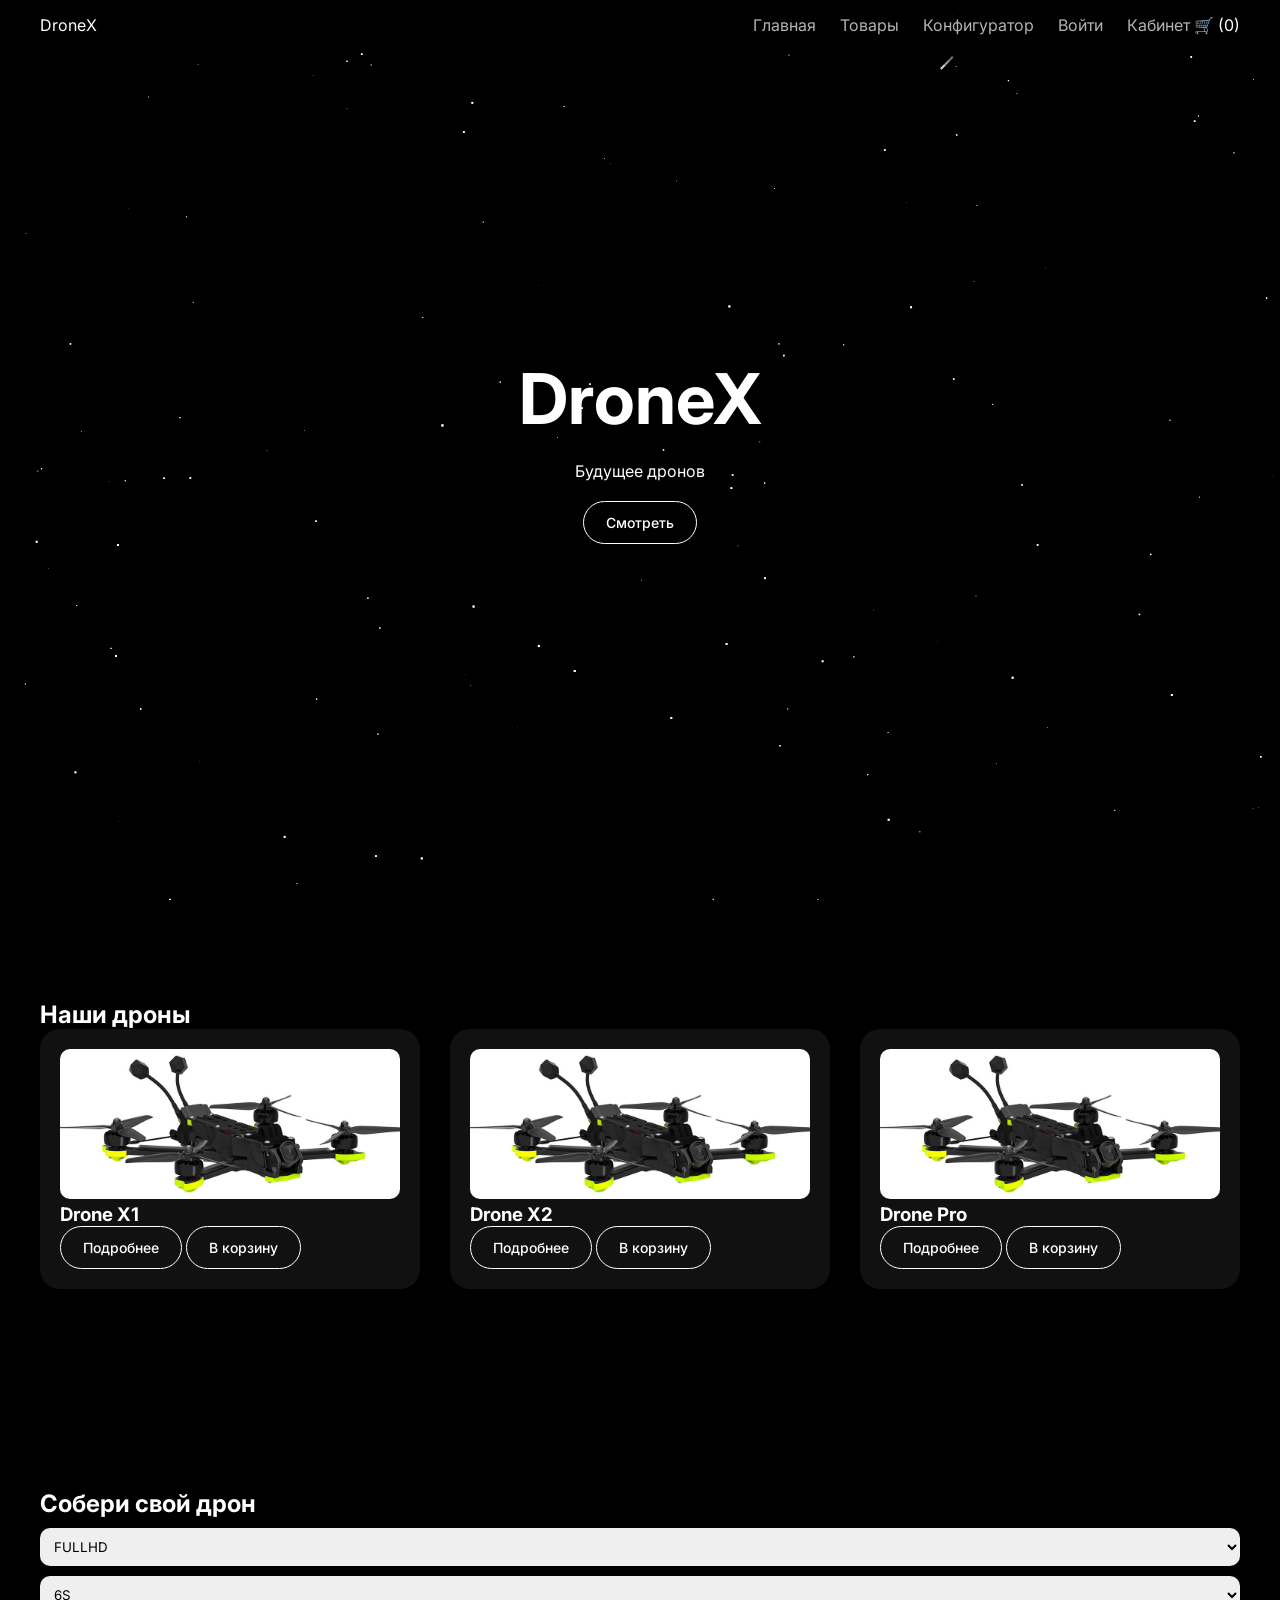
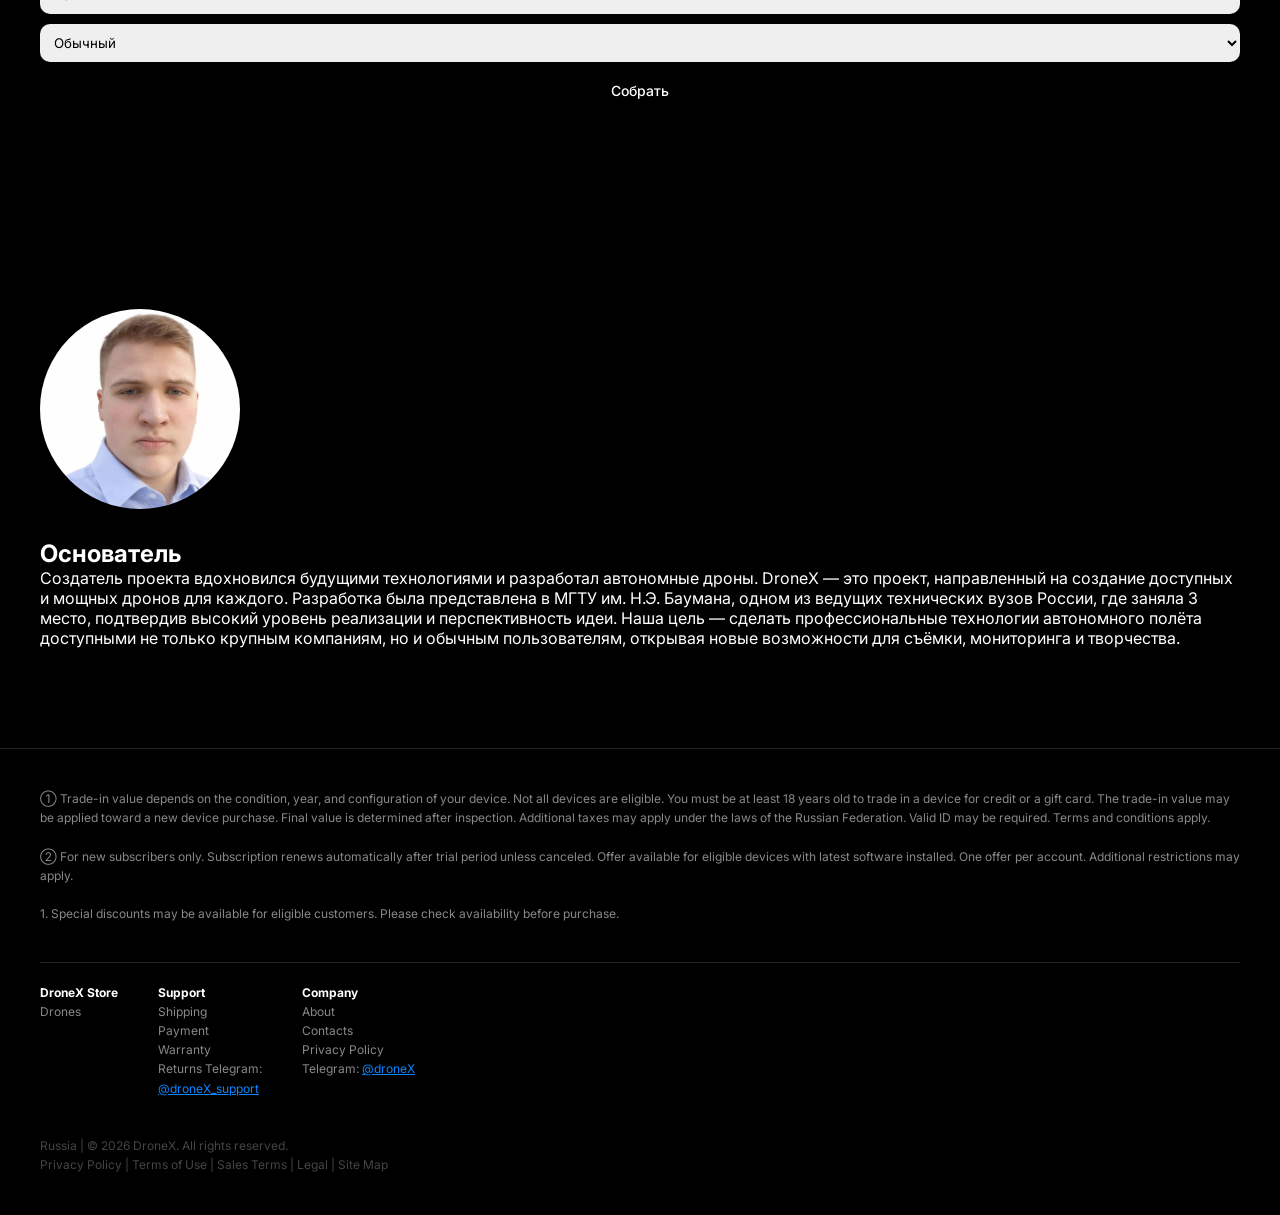
==== index.html @ 9ee28b0e "Update index.html" ====
<!DOCTYPE html>
<html lang="ru">
<head>
<link rel="icon" href="favicon1.png" type="image/png">
<meta charset="UTF-8">
<meta name="viewport" content="width=device-width, initial-scale=1.0">
<title>DroneX</title>

<link href="https://fonts.googleapis.com/css2?family=Inter:wght@300;400;600&display=swap" rel="stylesheet">

<canvas id="stars"></canvas>

<style>
    a {
    color: #0a84ff;
}

a:hover {
    text-decoration: underline;
}
* {
    margin: 0;
    padding: 0;
    box-sizing: border-box;
    font-family: 'Inter', sans-serif;
}

body {
    background: #000;
    color: #fff;
    scroll-behavior: smooth;
}

/* NAV */

nav {
    position: fixed;
    width: 100%;
    top: 0;
    background: rgba(0,0,0,0.7);
    backdrop-filter: blur(12px);
    padding: 15px 40px;
    display: flex;
    justify-content: space-between;
    z-index: 1000;
}

nav a {
    color: #fff;
    text-decoration: none;
    margin-left: 20px;
    opacity: 0.7;
}

nav a:hover {
    opacity: 1;
}

/* HERO */
.hero {
    height: 100vh;
    display: flex;
    flex-direction: column;
    justify-content: center;
    align-items: center;
}

.hero h1 {
    font-size: 70px;
}

.hero p {
    opacity: 0.6;
    margin: 20px 0;
}

/* BUTTON */
.btn {
    display: inline-flex;
    align-items: center;
    justify-content: center;

    padding: 12px 22px;
    border-radius: 999px;

    border: 1px solid #fff;
    background: transparent;

    color: #fff;
    font-size: 14px;
    font-weight: 500;

    text-decoration: none;
    cursor: pointer;

    transition: 0.25s ease;
    gap: 6px;
}

/* hover */
.btn:hover {
    background: #fff;
    color: #000;
    transform: translateY(-2px);
}

/* click effect */
.btn:active {
    transform: translateY(0px);
}

/* убрать дефолтные стили кнопки */
button.btn {
    font-family: inherit;
}

/* SECTIONS */
section {
    padding: 100px 40px;
}

/* PRODUCTS */
.products {
    display: grid;
    grid-template-columns: repeat(auto-fit, minmax(250px,1fr));
    gap: 30px;
}

.card {
    background: #111;
    padding: 20px;
    border-radius: 20px;
    transition: 0.4s;
}

.card:hover {
    transform: translateY(-10px);
    background: #000000;
}

.card img {
    width: 100%;
    height: 150px;
    object-fit: cover;
    border-radius: 10px;
}

/* CONFIG */
.config select, .config button {
    width: 100%;
    padding: 10px;
    margin-top: 10px;
    border-radius: 10px;
    border: none;
}

/* FOUNDER */
.founder {
    display: flex;
    flex-wrap: wrap;
    gap: 30px;
    align-items: center;
}

.founder img {
    width: 200px;
    height: 200px;
    border-radius: 50%;
    object-fit: cover;
}

/* ANIMATION */
.fade {
    opacity: 0;
    transform: translateY(40px);
    transition: 1s;
}

.fade.show {
    opacity: 1;
    transform: translateY(0);
}

/* CART */
.cart {
    cursor: pointer;
}

/* MOBILE */
@media(max-width:768px){
    .hero h1 {font-size: 40px;}
}
#stars {
    position: fixed;
    top: 0;
    left: 0;
    width: 100%;
    height: 100%;
    z-index: -1;
    pointer-events: none;
}

/* ===== MOBILE FIX ===== */
@media (max-width: 768px){

    /* NAV */
    nav{
        padding:10px 15px;
        flex-direction:column;
        gap:10px;
    }

    nav div{
        display:flex;
        flex-wrap:wrap;
        justify-content:center;
        gap:10px;
    }

    /* HERO */
    .hero h1{
        font-size:40px;
        text-align:center;
    }

    .hero p{
        text-align:center;
        padding:0 10px;
    }

    /* PRODUCTS */
    .products{
        grid-template-columns: 1fr;
    }

    .card{
        padding:15px;
    }

    .card img{
        height:180px;
    }

    /* CONTAINER (если есть flex как в product/cart) */
    .container{
        flex-direction:column;
        padding:15px;
    }

    .left, .right{
        width:100%;
    }

    /* CART ITEMS */
    .item{
        flex-direction:column;
        align-items:flex-start;
    }

    .controls{
        margin-left:0;
        margin-top:10px;
    }

    .price{
        margin-left:0;
        margin-top:10px;
    }

    /* FOUNDER */
    .founder{
        flex-direction:column;
        text-align:center;
    }

    .founder img{
        margin:0 auto;
    }
}
</style>
</head>
<!-- SECURITY -->
<meta http-equiv="Content-Security-Policy" content="
default-src 'self';
img-src 'self' data:;
style-src 'self' 'unsafe-inline' https://fonts.googleapis.com;
font-src https://fonts.gstatic.com;
script-src 'self' 'unsafe-inline';
">

<meta http-equiv="X-Frame-Options" content="DENY">
<meta http-equiv="X-Content-Type-Options" content="nosniff">
<meta name="referrer" content="no-referrer">

<body>

<nav>
    <div>DroneX</div>
    <div>
        <a href="#hero">Главная</a>
        <a href="#products">Товары</a>
        <a href="#config">Конфигуратор</a>
        <a href="auth.html">Войти</a>
        <a href="account.html">Кабинет</a> <!-- ВОТ СЮДА -->
        <span class="cart" onclick="goCart()">🛒 (<span id="cartCount">0</span>)</span>
    </div>
</nav>

<section id="hero" class="hero">
    <h1 class="fade">DroneX</h1>
    <p class="fade">Будущее дронов</p>
    <a href="#products" class="btn fade">Смотреть</a>
</section>

<section id="products">
    <h2 class="fade">Наши дроны</h2>

    <div class="products">

        <div class="card fade">
            <img src="iFlight-Nazgul-DC5-ECO-O4-Air-Unit-Pro_spje-pd.jpg">
            <h3>Drone X1</h3>
            <a href="product.html?drone=X1" class="btn">Подробнее</a>
            <button class="btn" onclick="addToCart('X1')">В корзину</button>
        </div>

        <div class="card fade">
            <img src="iFlight-Nazgul-DC5-ECO-O4-Air-Unit-Pro_spje-pd.jpg">
            <h3>Drone X2</h3>
            <a href="product.html?drone=X2" class="btn">Подробнее</a>
            <button class="btn" onclick="addToCart('X2')">В корзину</button>
        </div>

        <div class="card fade">
            <img src="iFlight-Nazgul-DC5-ECO-O4-Air-Unit-Pro_spje-pd.jpg">
            <h3>Drone Pro</h3>
            <a href="product.html?drone=PRO" class="btn">Подробнее</a>
            <button class="btn" onclick="addToCart('PRO')">В корзину</button>
        </div>

    </div>
</section>

<section id="config" class="config">
    <h2 class="fade">Собери свой дрон</h2>

    <select id="camera">
        <option>FULLHD</option>
        <option>2K</option>
    </select>

    <select id="battery">
        <option>6S</option>
        <option>4S</option>
        <option>8S</option>
    </select>

    <select id="engine">
        <option>Обычный</option>
        <option>Pro version </option>
    </select>

    <button onclick="buildDrone()" class="btn">Собрать</button>
    <div id="result"></div>
</section>

<section class="founder">
    <img src="Z.jpg" class="fade">
    <div>
        <h2 class="fade">Основатель</h2>
        <p class="fade">Создатель проекта вдохновился будущими технологиями и разработал автономные дроны.
            DroneX — это проект, направленный на создание доступных и мощных дронов для каждого.

Разработка была представлена в МГТУ им. Н.Э. Баумана, одном из ведущих технических вузов России, где заняла 3 место, подтвердив высокий уровень реализации и перспективность идеи.

Наша цель — сделать профессиональные технологии автономного полёта доступными не только крупным компаниям, но и обычным пользователям, открывая новые возможности для съёмки, мониторинга и творчества.
        </p>
    </div>
</section>

<script>
const fades = document.querySelectorAll('.fade');

function showOnScroll() {
    fades.forEach(el => {
        const top = el.getBoundingClientRect().top;
        if (top < window.innerHeight - 100) {
            el.classList.add('show');
        }
    });
}

window.addEventListener('scroll', showOnScroll);
showOnScroll();

// CART
let cart = JSON.parse(localStorage.getItem('cart')) || [];

function addToCart(item) {
    cart.push(item);
    localStorage.setItem('cart', JSON.stringify(cart));
    updateCart();
}

function updateCart() {
    document.getElementById('cartCount').innerText = cart.length;
}

function goCart() {
    window.location.href = "cart.html";
}

updateCart();

// CONFIG
function buildDrone() {
    result.innerText = camera.value + ", " + battery.value + ", " + engine.value;
}
</script>
<script>
const canvas = document.getElementById("stars");
const ctx = canvas.getContext("2d");

canvas.width = window.innerWidth;
canvas.height = window.innerHeight;

// обычные звезды
let stars = [];

for (let i = 0; i < 150; i++) {
    stars.push({
        x: Math.random() * canvas.width,
        y: Math.random() * canvas.height,
        size: Math.random() * 2
    });
}

// метеоры
let meteors = [];

function createMeteor() {
    meteors.push({
        x: Math.random() * canvas.width,
        y: 0,
        vx: -(Math.random() * 4 + 2),
        vy: (Math.random() * 6 + 3),
        alpha: 1
    });
}

// каждые 1.5 сек падающая звезда
setInterval(createMeteor, 1500);

function draw() {
    // мягкое затухание (даёт след)
    ctx.fillStyle = "rgba(0, 0, 0, 0.25)";
    ctx.fillRect(0, 0, canvas.width, canvas.height);

    // звезды
    ctx.fillStyle = "white";
    stars.forEach(s => {
        ctx.fillRect(s.x, s.y, s.size, s.size);
    });

    // метеоры
    meteors.forEach((m, i) => {
        const prevX = m.x;
        const prevY = m.y;

        m.x += m.vx;
        m.y += m.vy;
        m.alpha -= 0.01;

        ctx.strokeStyle = `rgba(255,255,255,${m.alpha})`;
        ctx.lineWidth = 2;

        ctx.beginPath();
        ctx.moveTo(prevX, prevY);
        ctx.lineTo(m.x, m.y);
        ctx.stroke();

        if (m.alpha <= 0) {
            meteors.splice(i, 1);
        }
    });

    requestAnimationFrame(draw);
}

draw();

// resize
window.addEventListener("resize", () => {
    canvas.width = window.innerWidth;
    canvas.height = window.innerHeight;
});
</script>
</body>
</html>

<footer style="padding:40px; background:#000; color:#888; font-size:12px; line-height:1.6; border-top:1px solid #222;">

<p>
① Trade-in value depends on the condition, year, and configuration of your device. Not all devices are eligible. You must be at least 18 years old to trade in a device for credit or a gift card. The trade-in value may be applied toward a new device purchase. Final value is determined after inspection. Additional taxes may apply under the laws of the Russian Federation. Valid ID may be required. Terms and conditions apply.
</p>

<br>

<p>
② For new subscribers only. Subscription renews automatically after trial period unless canceled. Offer available for eligible devices with latest software installed. One offer per account. Additional restrictions may apply.
</p>

<br>

<p>
1. Special discounts may be available for eligible customers. Please check availability before purchase.
</p>

<br><br>

<div style="border-top:1px solid #222; padding-top:20px; display:flex; flex-wrap:wrap; gap:40px;">

<div>
<strong style="color:#fff;">DroneX Store</strong><br>
Drones<br>
</div>

<div>
<strong style="color:#fff;">Support</strong><br>
Shipping<br>
Payment<br>
Warranty<br>
Returns
Telegram:<br> 
<a href="https://t.me/droneDBN" target="_blank">@droneX_support</a>
</div>

<div>
<strong style="color:#fff;">Company</strong><br>
About<br>
Contacts<br>
Privacy Policy<br> 
Telegram: <a href="https://t.me/droneDBN" target="_blank">@droneX</a>
</div>

</div>

<br><br>

<p style="opacity:0.5;">
Russia | © 2026 DroneX. All rights reserved.
</p>

<p style="opacity:0.5;">
Privacy Policy | Terms of Use | Sales Terms | Legal | Site Map
</p>

</footer>
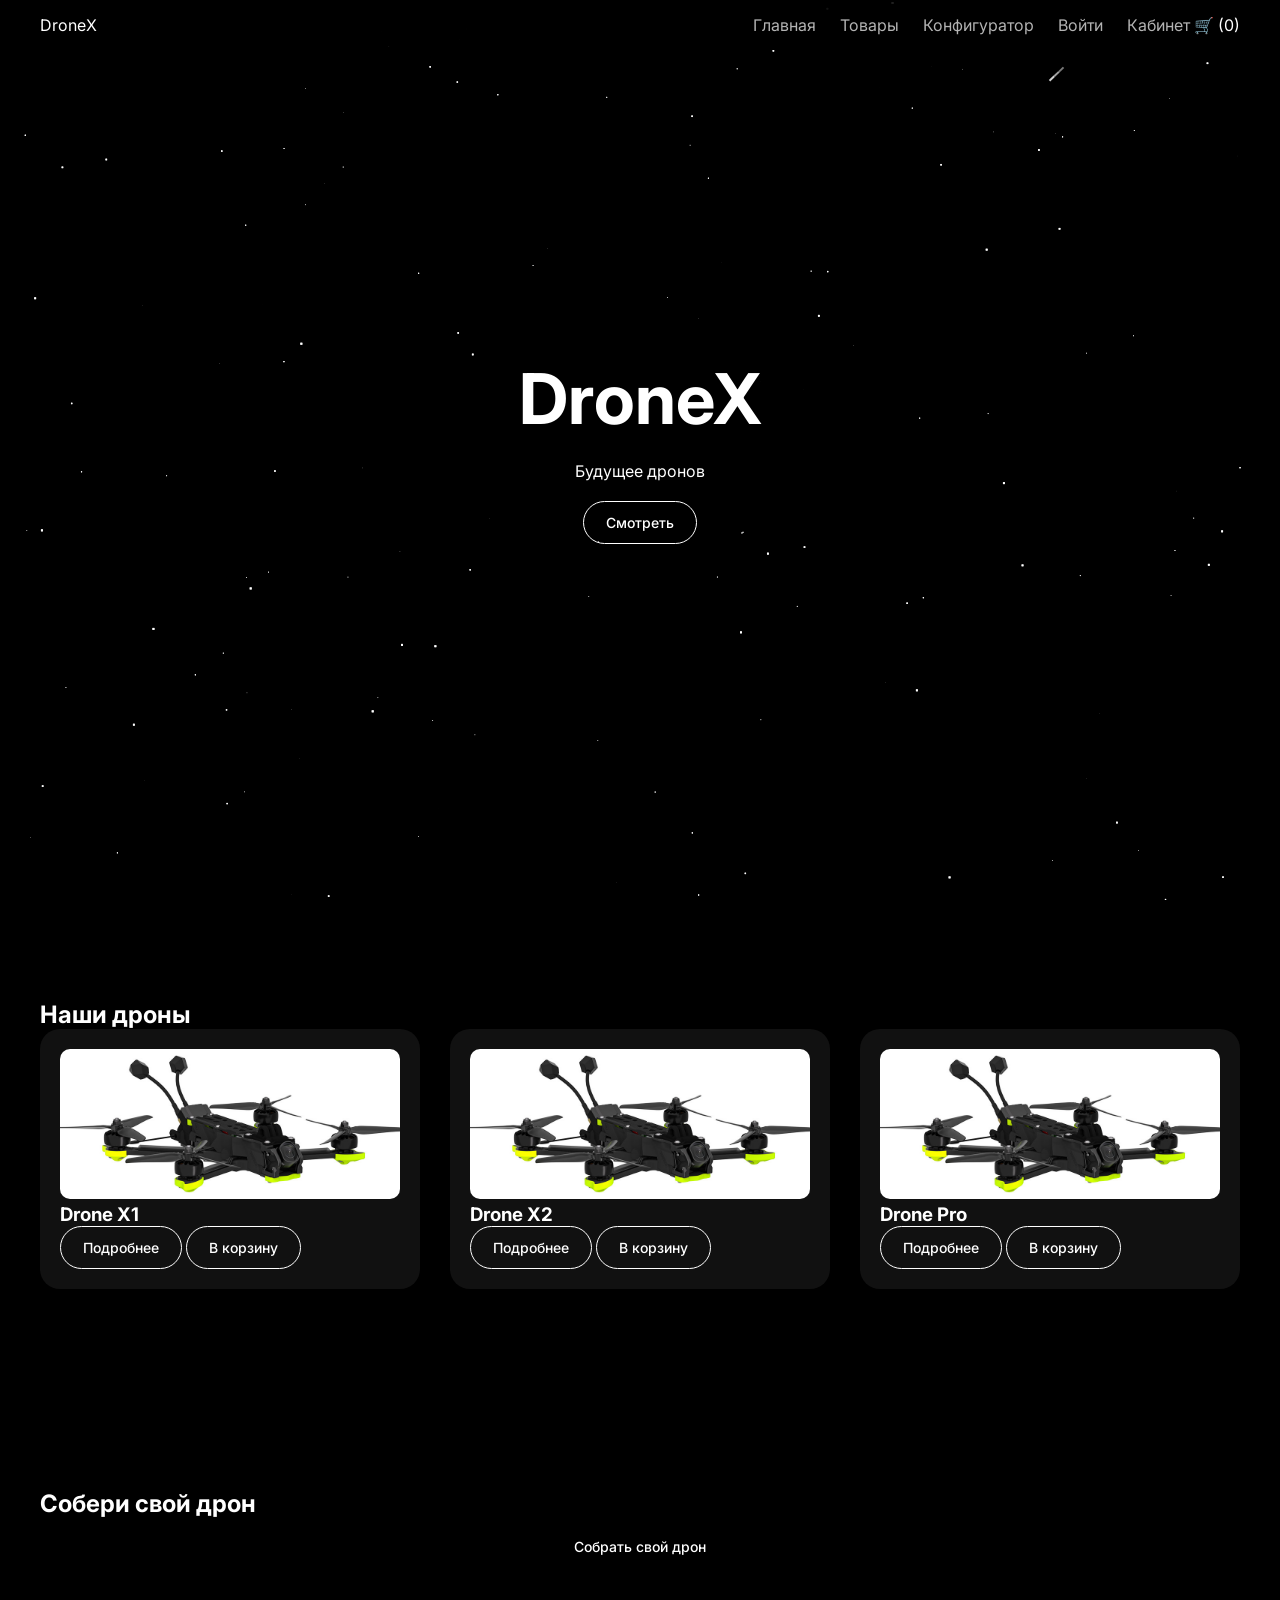
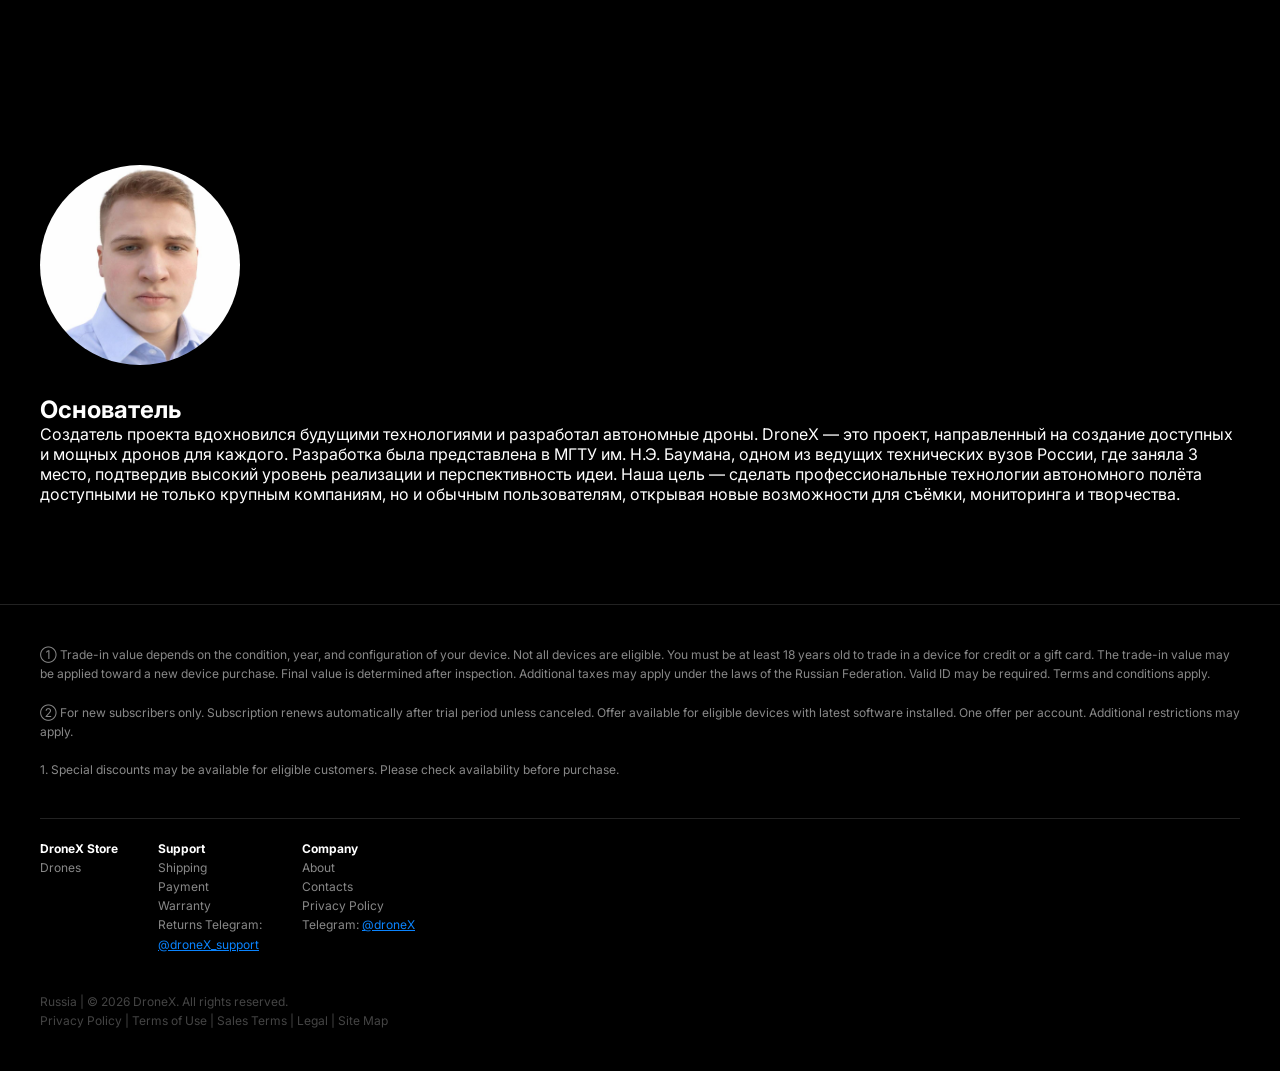
==== commit 456cda89: "Update index.html" ====
--- a/index.html
+++ b/index.html
@@ -344,23 +344,10 @@
 <section id="config" class="config">
     <h2 class="fade">Собери свой дрон</h2>
 
-    <select id="camera">
-        <option>FULLHD</option>
-        <option>2K</option>
-    </select>
-
-    <select id="battery">
-        <option>6S</option>
-        <option>4S</option>
-        <option>8S</option>
-    </select>
-
-    <select id="engine">
-        <option>Обычный</option>
-        <option>Pro version </option>
-    </select>
-
-    <button onclick="buildDrone()" class="btn">Собрать</button>
+
+<button onclick="window.location.href='builder.html'" class="btn">
+    Собрать свой дрон
+</button>   
     <div id="result"></div>
 </section>
 
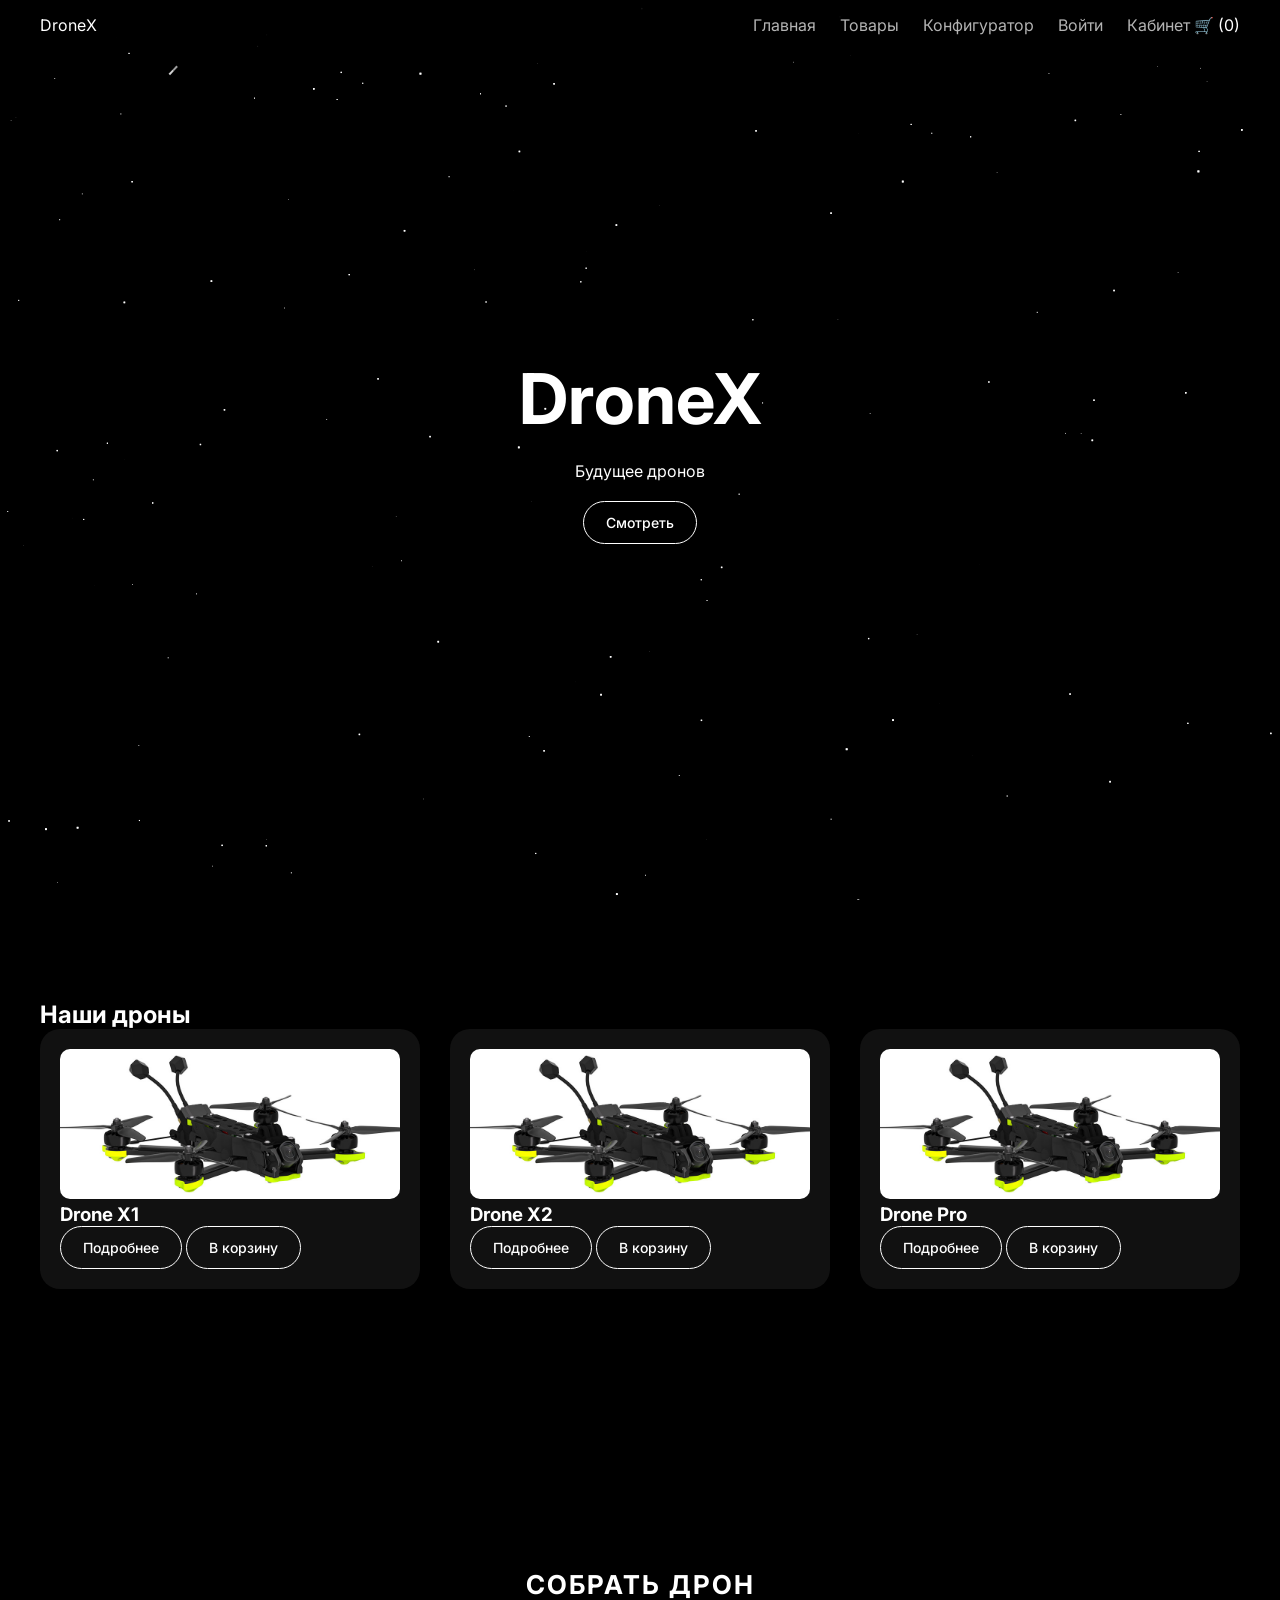
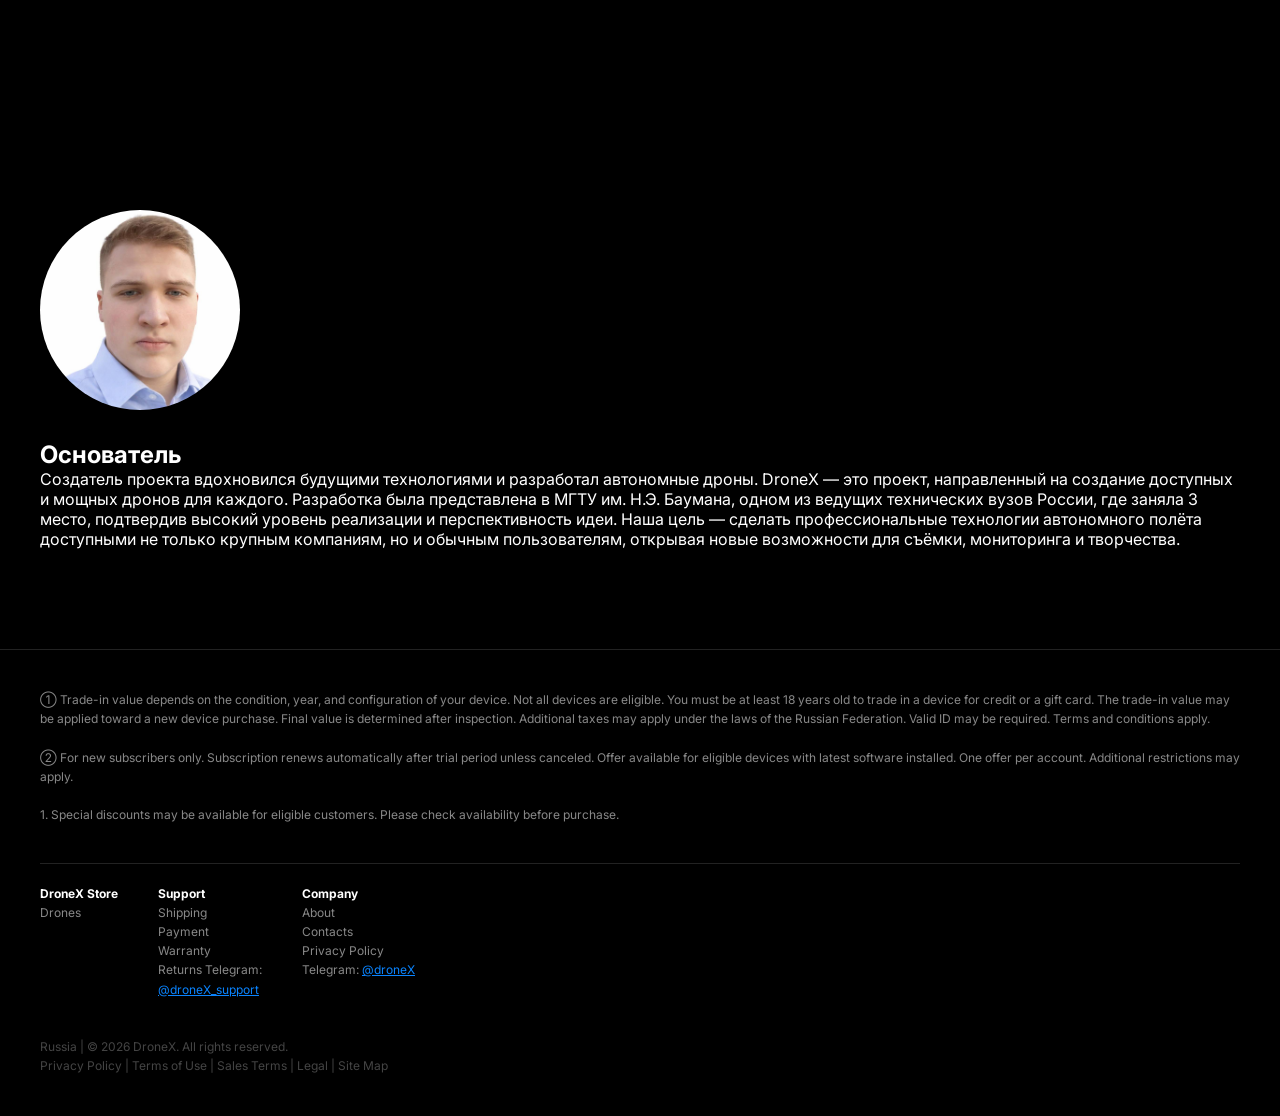
==== commit 87221359: "Update index.html" ====
--- a/index.html
+++ b/index.html
@@ -276,6 +276,102 @@
     .founder img{
         margin:0 auto;
     }
+}
+
+/* ===== УБИРАЕМ КРИВОЕ ВЫДЕЛЕНИЕ ===== */
+::selection {
+    background: rgba(255,255,255,0.2);
+    color: #fff;
+}
+
+button, a {
+    user-select: none;
+}
+
+* {
+    -webkit-tap-highlight-color: transparent;
+}
+
+
+/* ===== ЦЕНТРИРОВАНИЕ ===== */
+.center-btn{
+    display: flex;
+    justify-content: center;
+    margin-top: 60px;
+}
+
+
+/* ===== КНОПКА ===== */
+.cta-btn{
+    position: relative;
+
+    font-size: 26px;
+    padding: 18px 30px;
+
+    background: #000;
+    color: #fff;
+
+    border: 2px solid #fff;
+    border-radius: 8px;
+
+    font-weight: 700;
+    letter-spacing: 2px;
+
+    cursor: pointer;
+    overflow: hidden;
+
+    transition: all 0.25s ease;
+}
+
+
+/* ===== АНИМАЦИЯ СВЕЧЕНИЯ (главный эффект) ===== */
+.cta-btn::before{
+    content: "";
+    position: absolute;
+    top: 0;
+    left: -100%;
+    width: 100%;
+    height: 100%;
+
+    background: linear-gradient(
+        120deg,
+        transparent,
+        rgba(255,255,255,0.6),
+        transparent
+    );
+
+    transition: 0.5s;
+}
+
+/* при наведении пробегает свет */
+.cta-btn:hover::before{
+    left: 100%;
+}
+
+
+/* ===== HOVER ===== */
+.cta-btn:hover{
+    background: #fff;
+    color: #000;
+    transform: translateY(-3px);
+}
+
+
+/* ===== НАЖАТИЕ ===== */
+.cta-btn:active{
+    transform: scale(0.95);
+}
+
+
+/* ===== ПУЛЬСАЦИЯ (привлекает внимание) ===== */
+@keyframes pulse {
+    0% { box-shadow: 0 0 0 rgba(255,255,255,0.2); }
+    50% { box-shadow: 0 0 20px rgba(255,255,255,0.4); }
+    100% { box-shadow: 0 0 0 rgba(255,255,255,0.2); }
+}
+
+.cta-btn{
+    animation: pulse 2s infinite;
 }
 </style>
 </head>
@@ -342,12 +438,12 @@
 </section>
 
 <section id="config" class="config">
-    <h2 class="fade">Собери свой дрон</h2>
-
-
-<button onclick="window.location.href='builder.html'" class="btn">
-    Собрать свой дрон
-</button>   
+
+    <div class="center-btn">
+    <button onclick="window.location.href='builder.html'" class="cta-btn">
+         СОБРАТЬ ДРОН
+    </button>
+</div>
     <div id="result"></div>
 </section>
 
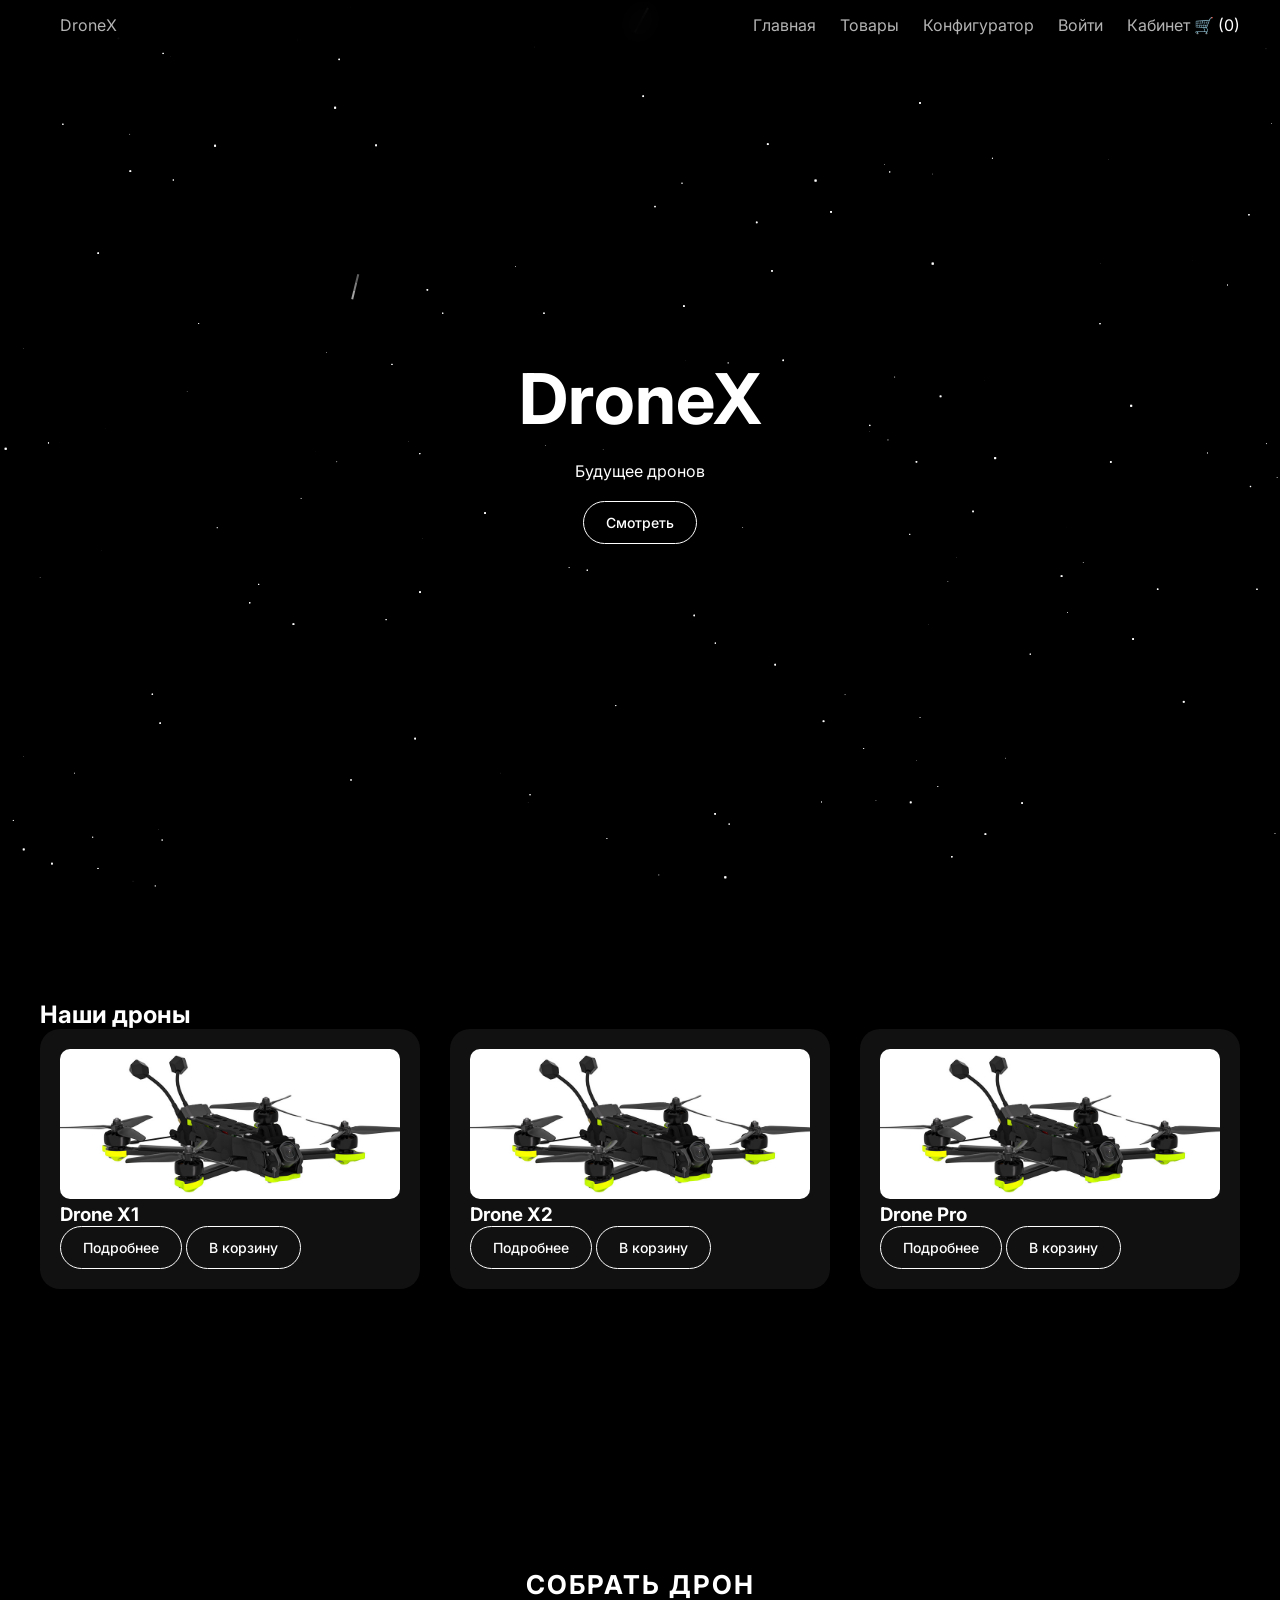
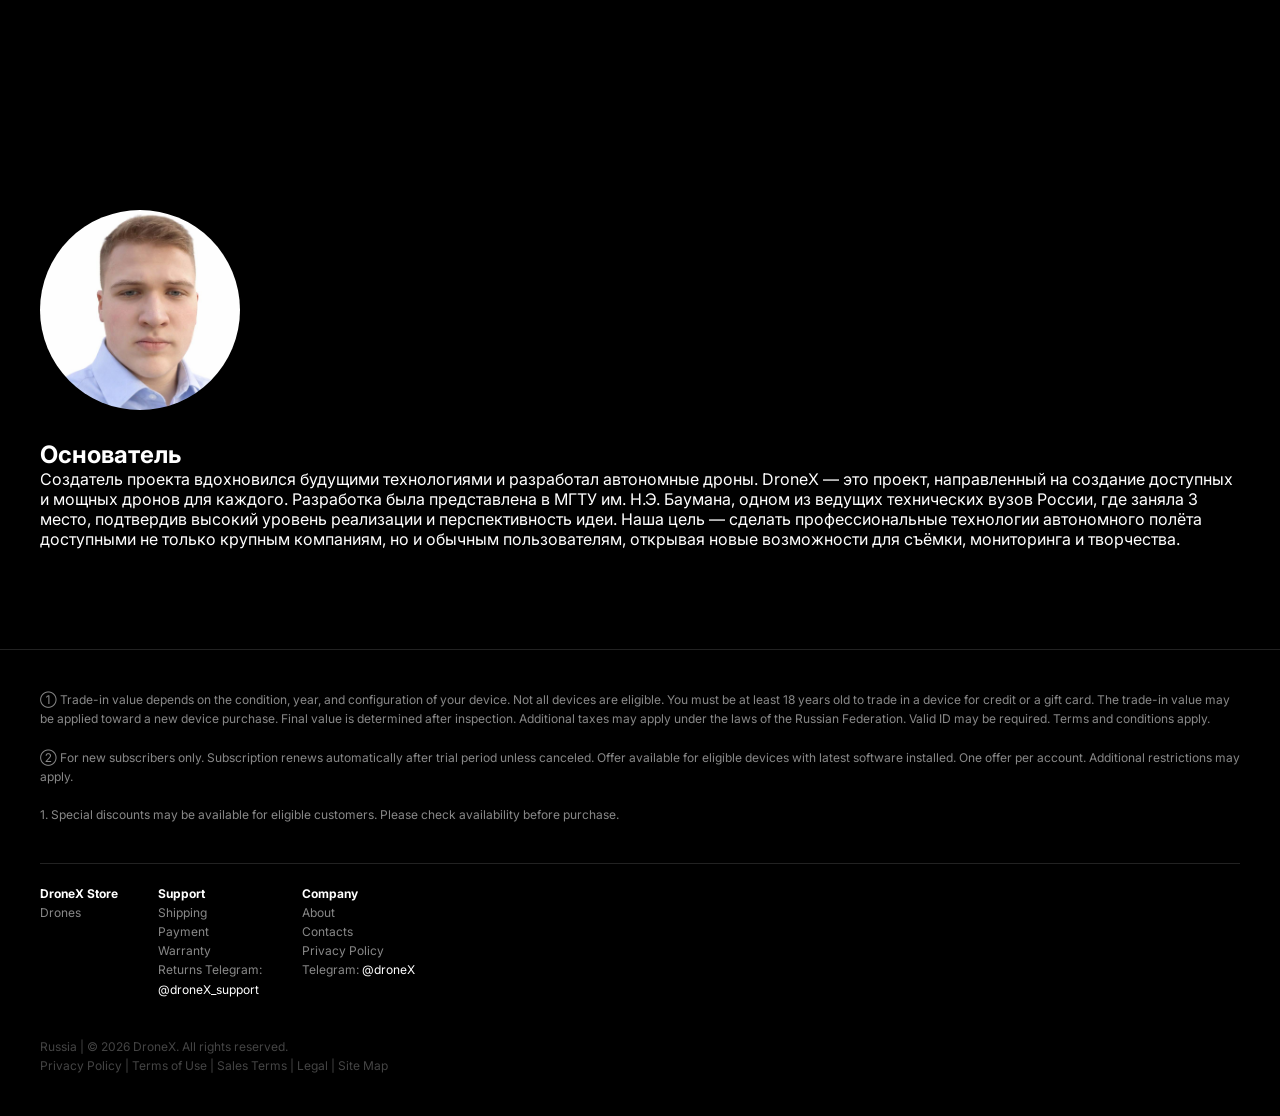
==== commit 5e957300: "Update index.html" ====
--- a/index.html
+++ b/index.html
@@ -15,8 +15,13 @@
     color: #0a84ff;
 }
 
+a {
+    text-decoration: none;
+    color: #fff; /* чтобы всё было в одном стиле */
+}
+
 a:hover {
-    text-decoration: underline;
+    text-decoration: none;
 }
 * {
     margin: 0;
@@ -391,7 +396,7 @@
 <body>
 
 <nav>
-    <div>DroneX</div>
+<a href="#" class="logo" onclick="scrollToTop()">DroneX</a>
     <div>
         <a href="#hero">Главная</a>
         <a href="#products">Товары</a>
@@ -577,6 +582,13 @@
     canvas.width = window.innerWidth;
     canvas.height = window.innerHeight;
 });
+function scrollToTop(){
+    window.scrollTo({
+        top: 0,
+        behavior: "smooth"
+    });
+}
+
 </script>
 </body>
 </html>
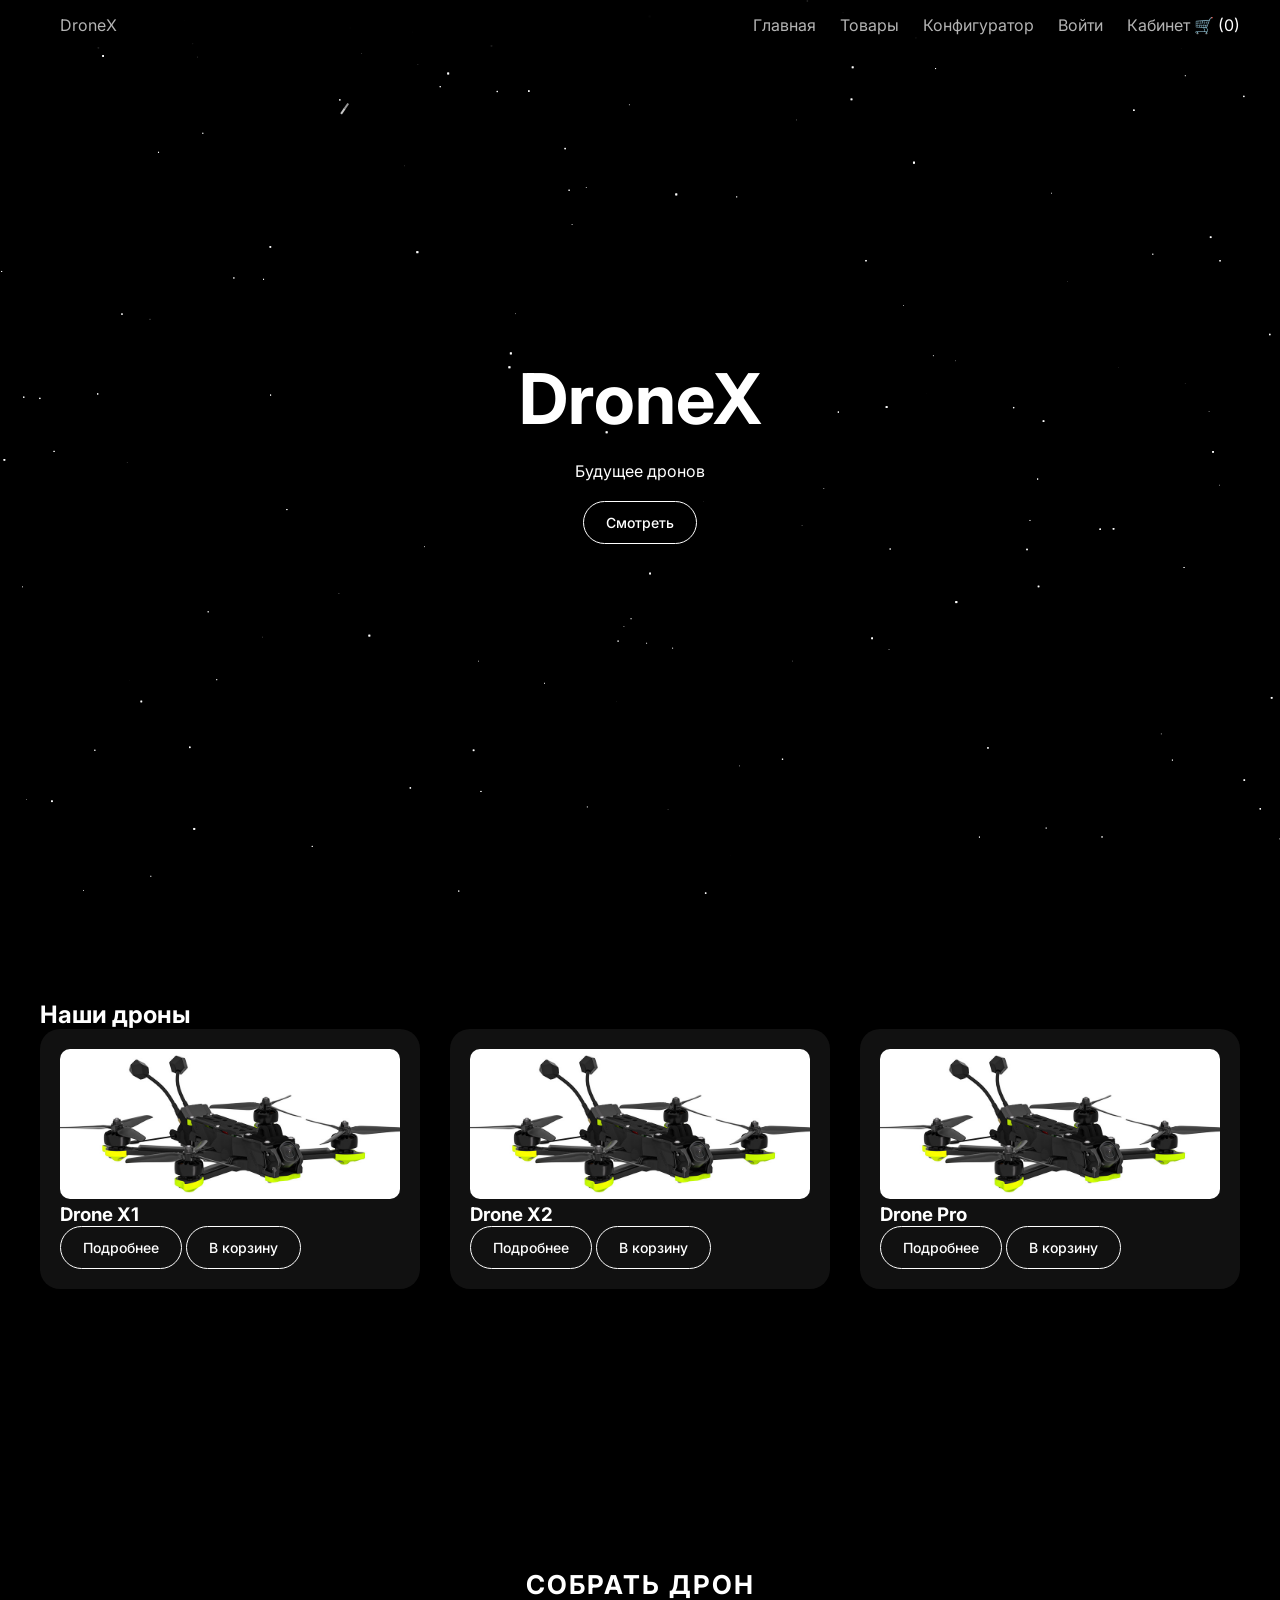
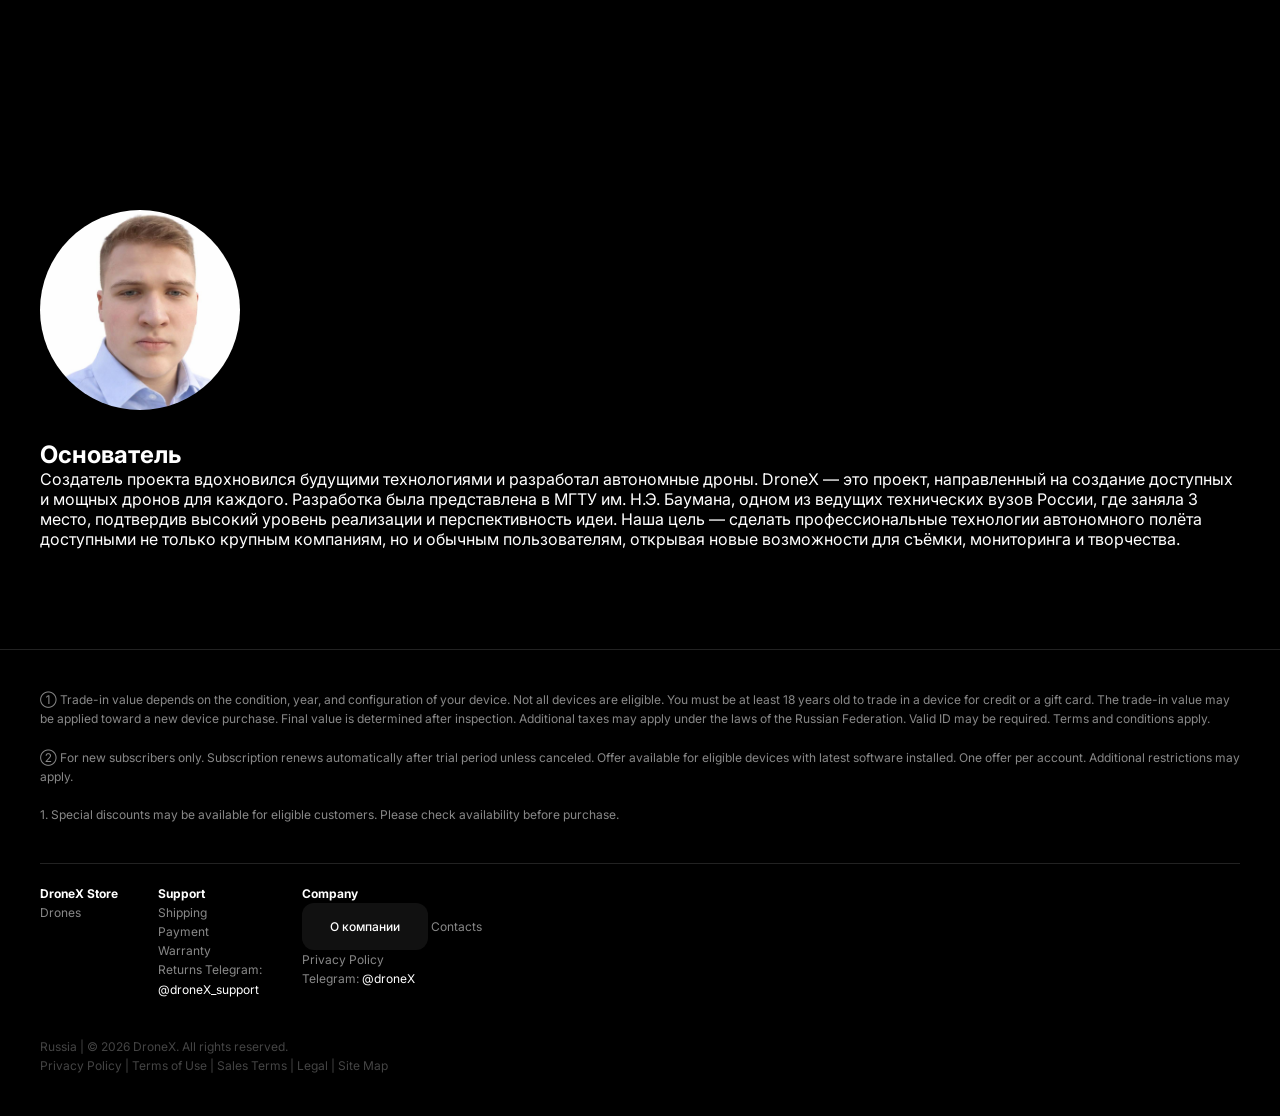
==== commit f4fbcc84: "Update index.html" ====
--- a/index.html
+++ b/index.html
@@ -378,6 +378,24 @@
 .cta-btn{
     animation: pulse 2s infinite;
 }
+    
+
+.about-btn{
+display:inline-block;
+padding:14px 28px;
+background:#111;
+color:#fff;
+border-radius:12px;
+text-decoration:none;
+font-weight:500;
+transition:0.3s;
+}
+
+.about-btn:hover{
+background:#222;
+transform:translateY(-2px);
+}
+
 </style>
 </head>
 <!-- SECURITY -->
@@ -632,7 +650,7 @@
 
 <div>
 <strong style="color:#fff;">Company</strong><br>
-About<br>
+<a href="about.html" class="about-btn">О компании</a>
 Contacts<br>
 Privacy Policy<br> 
 Telegram: <a href="https://t.me/droneDBN" target="_blank">@droneX</a>
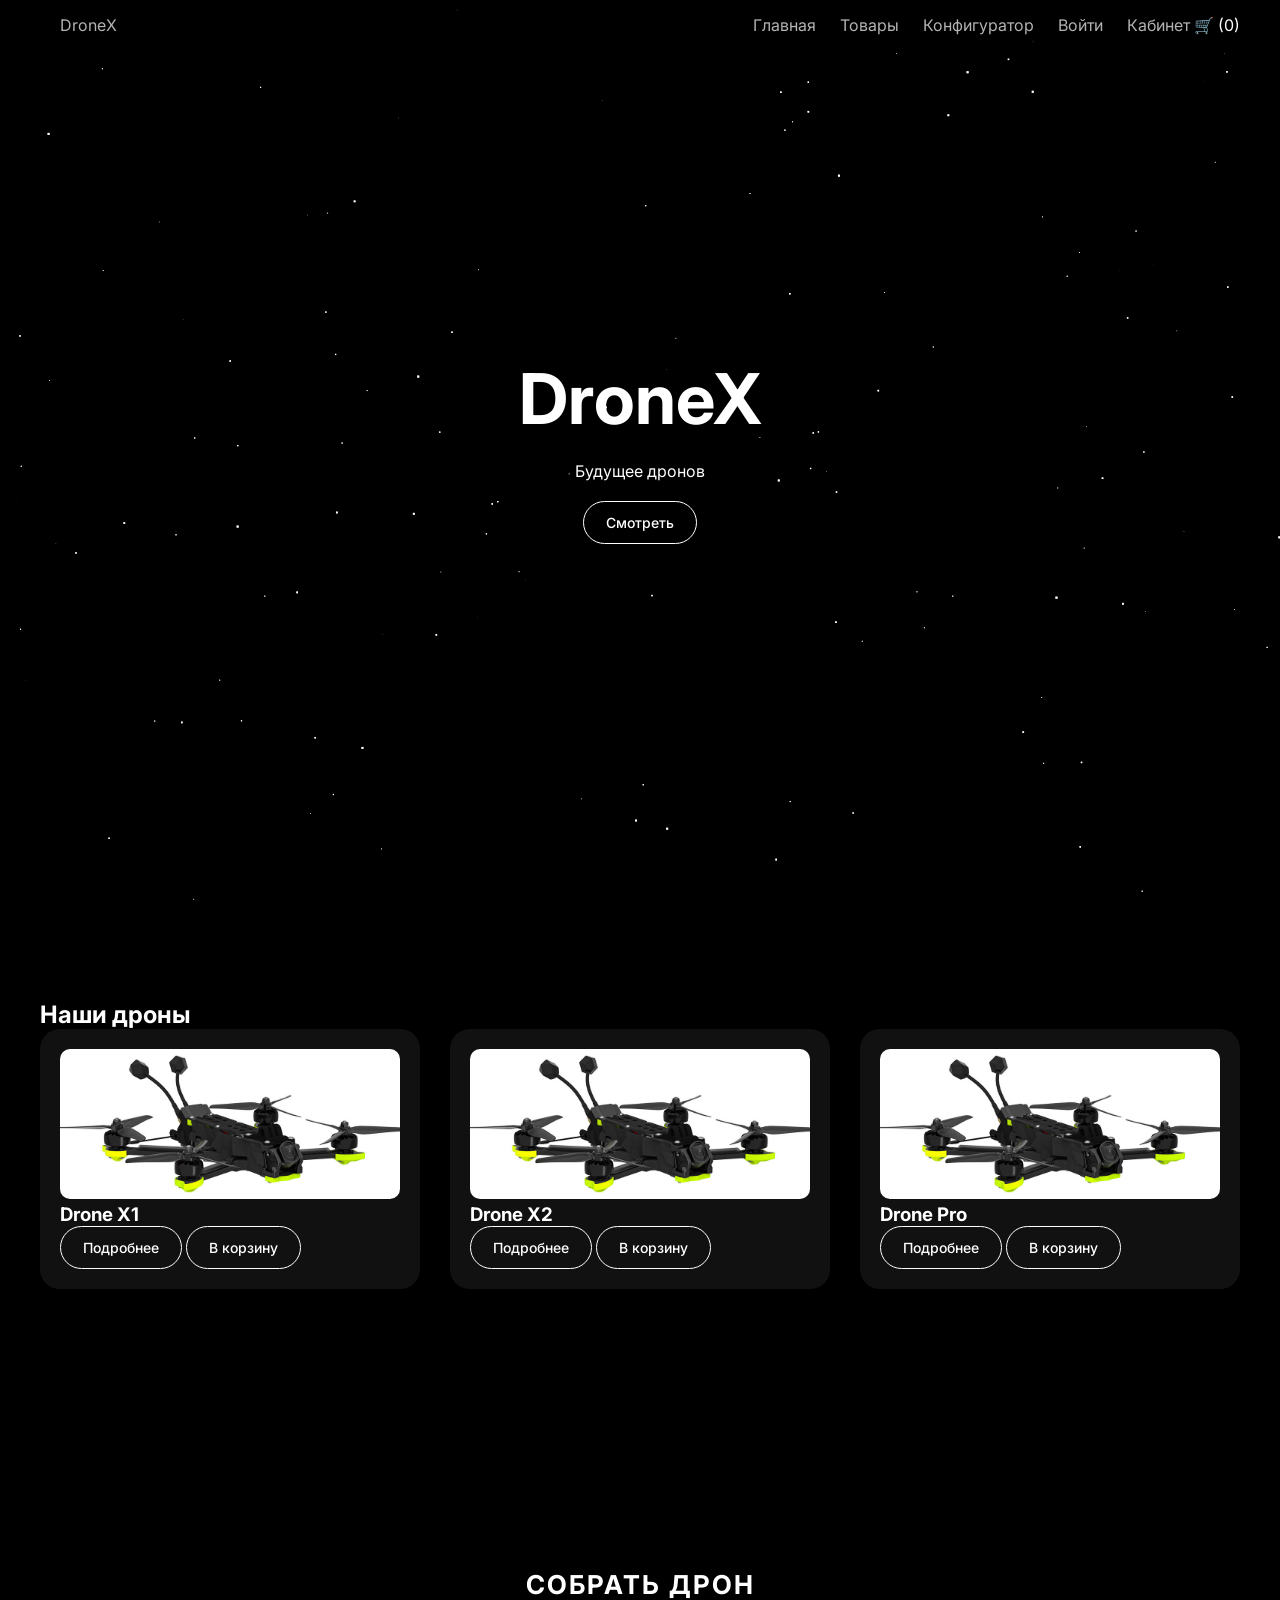
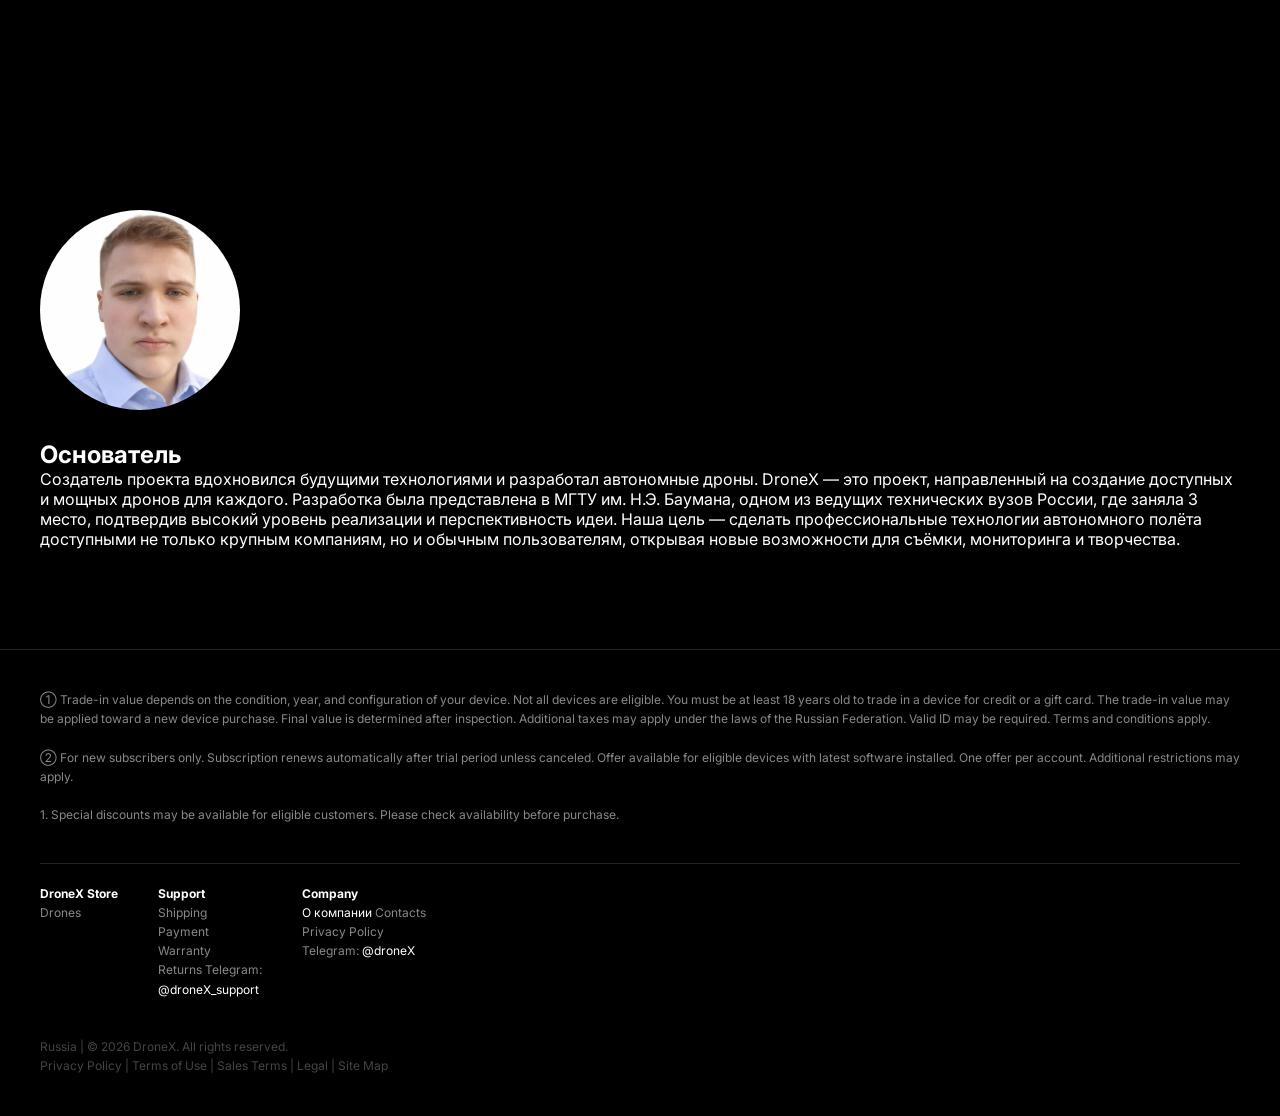
==== commit 263bdaef: "Update index.html" ====
--- a/index.html
+++ b/index.html
@@ -379,22 +379,6 @@
     animation: pulse 2s infinite;
 }
     
-
-.about-btn{
-display:inline-block;
-padding:14px 28px;
-background:#111;
-color:#fff;
-border-radius:12px;
-text-decoration:none;
-font-weight:500;
-transition:0.3s;
-}
-
-.about-btn:hover{
-background:#222;
-transform:translateY(-2px);
-}
 
 </style>
 </head>
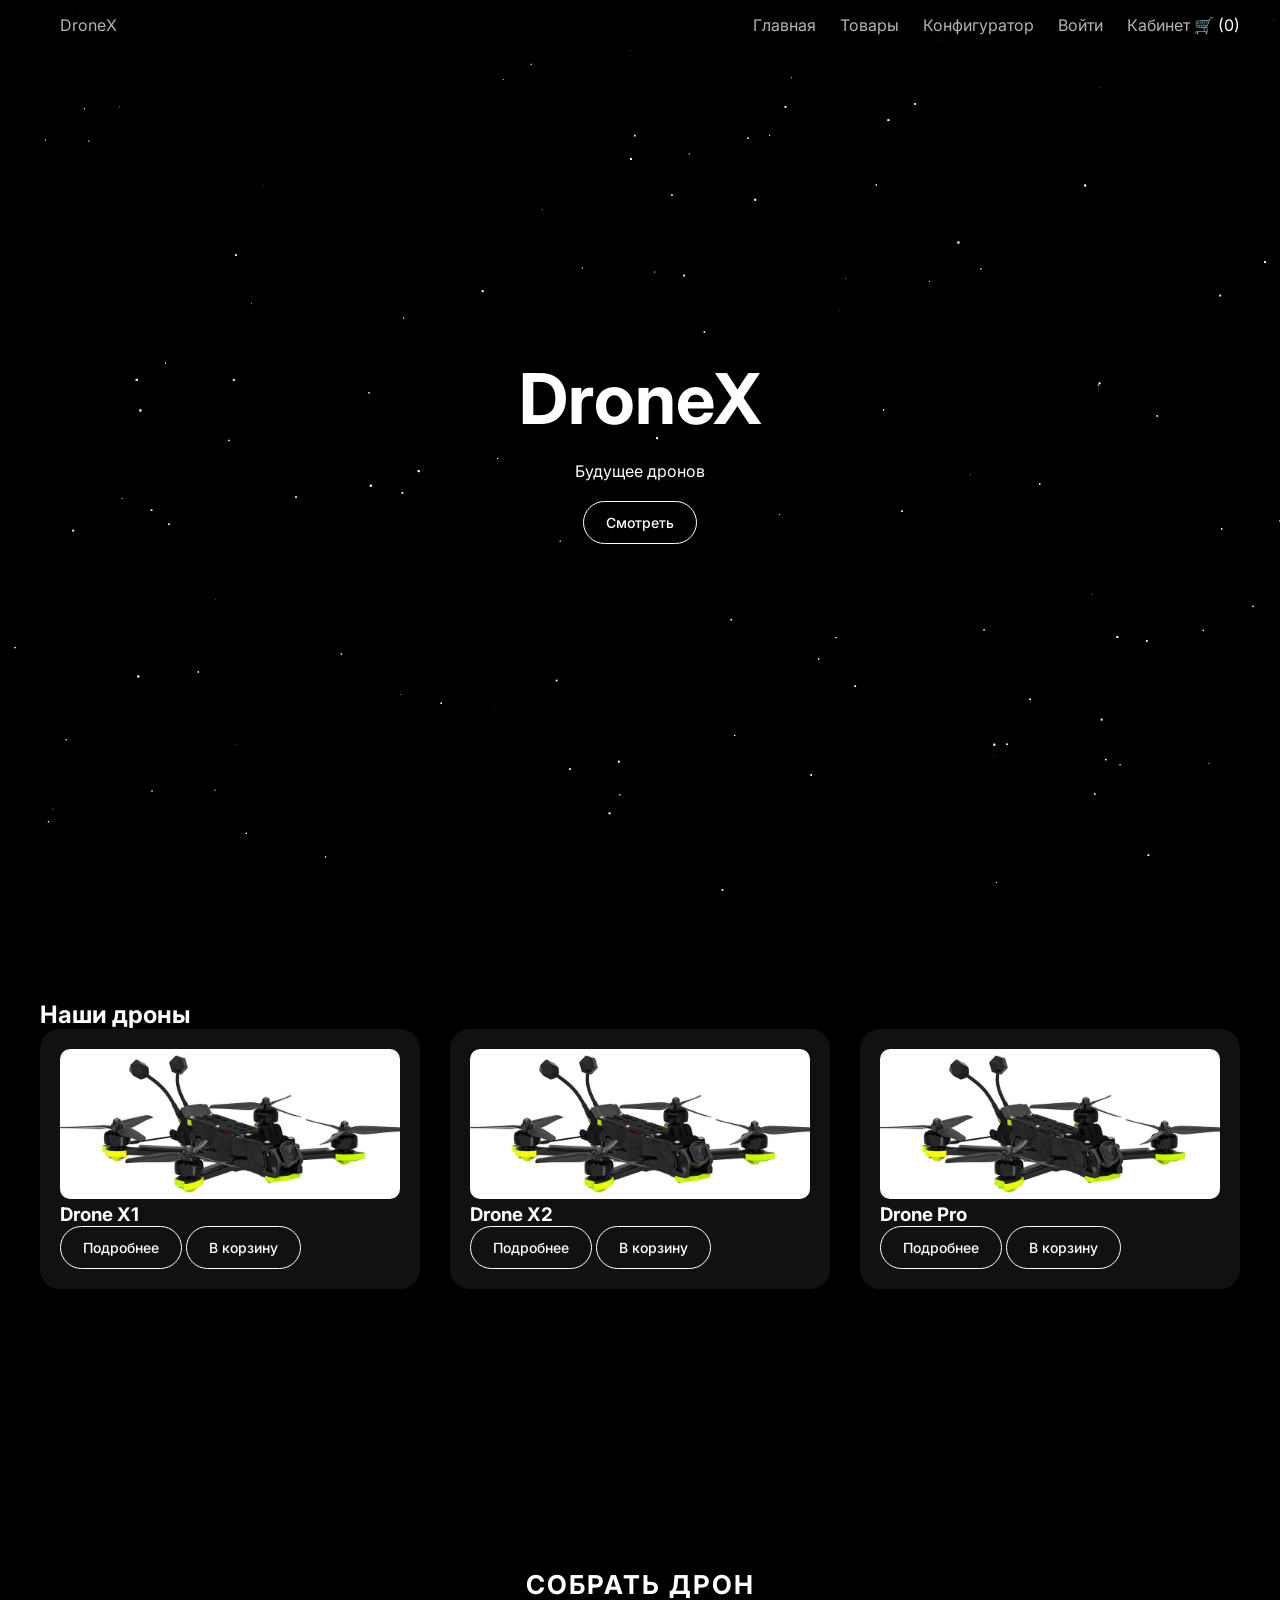
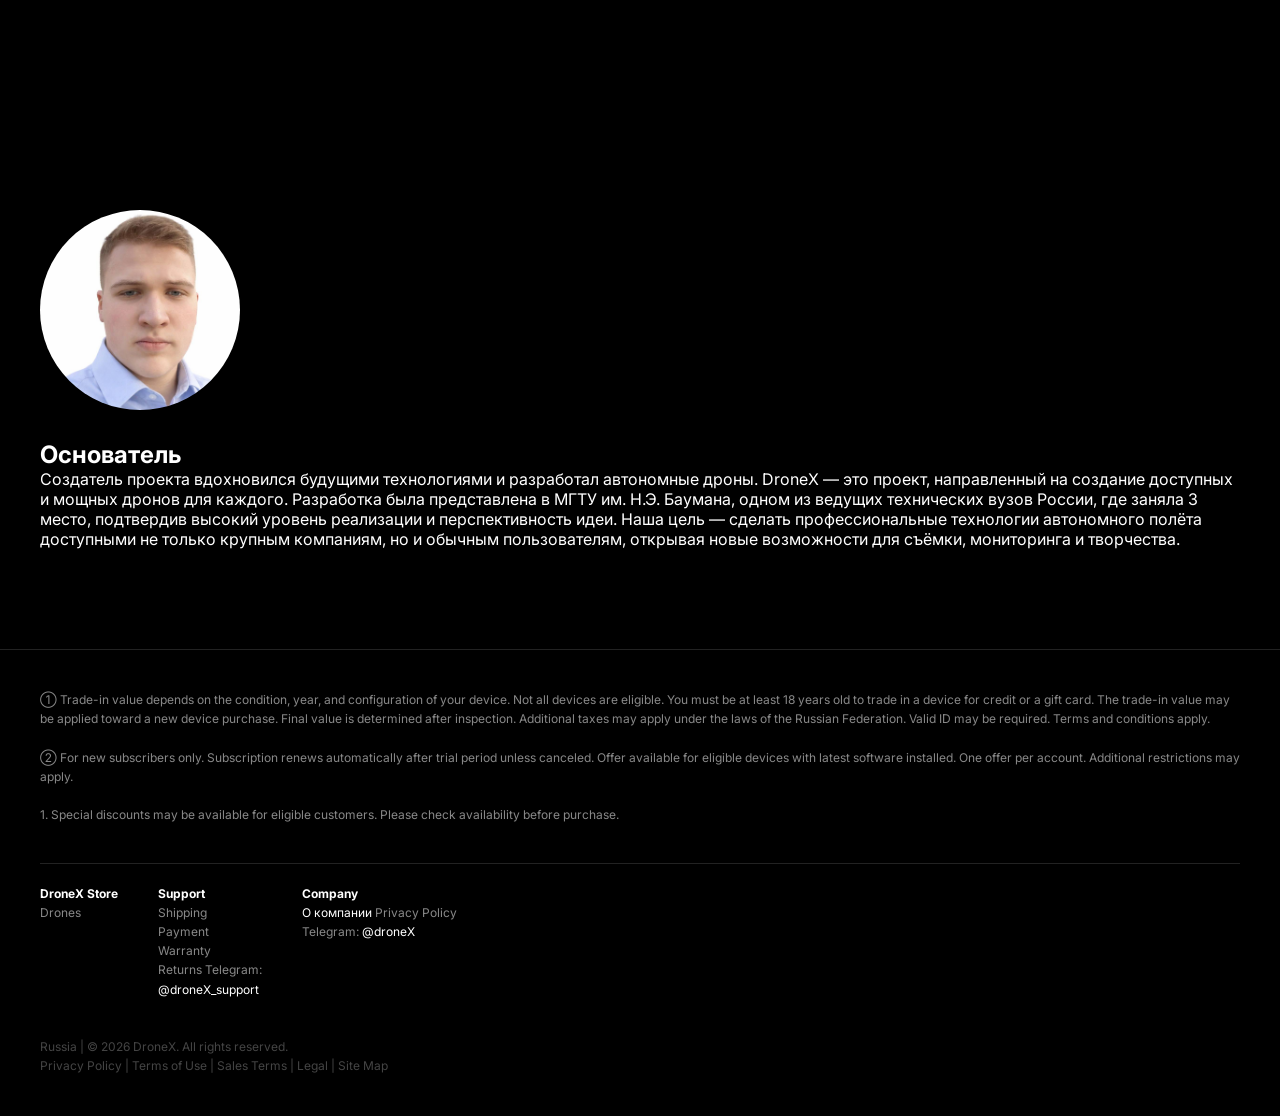
==== commit 4165dcec: "Update index.html" ====
--- a/index.html
+++ b/index.html
@@ -635,7 +635,7 @@
 <div>
 <strong style="color:#fff;">Company</strong><br>
 <a href="about.html" class="about-btn">О компании</a>
-Contacts<br>
+
 Privacy Policy<br> 
 Telegram: <a href="https://t.me/droneDBN" target="_blank">@droneX</a>
 </div>
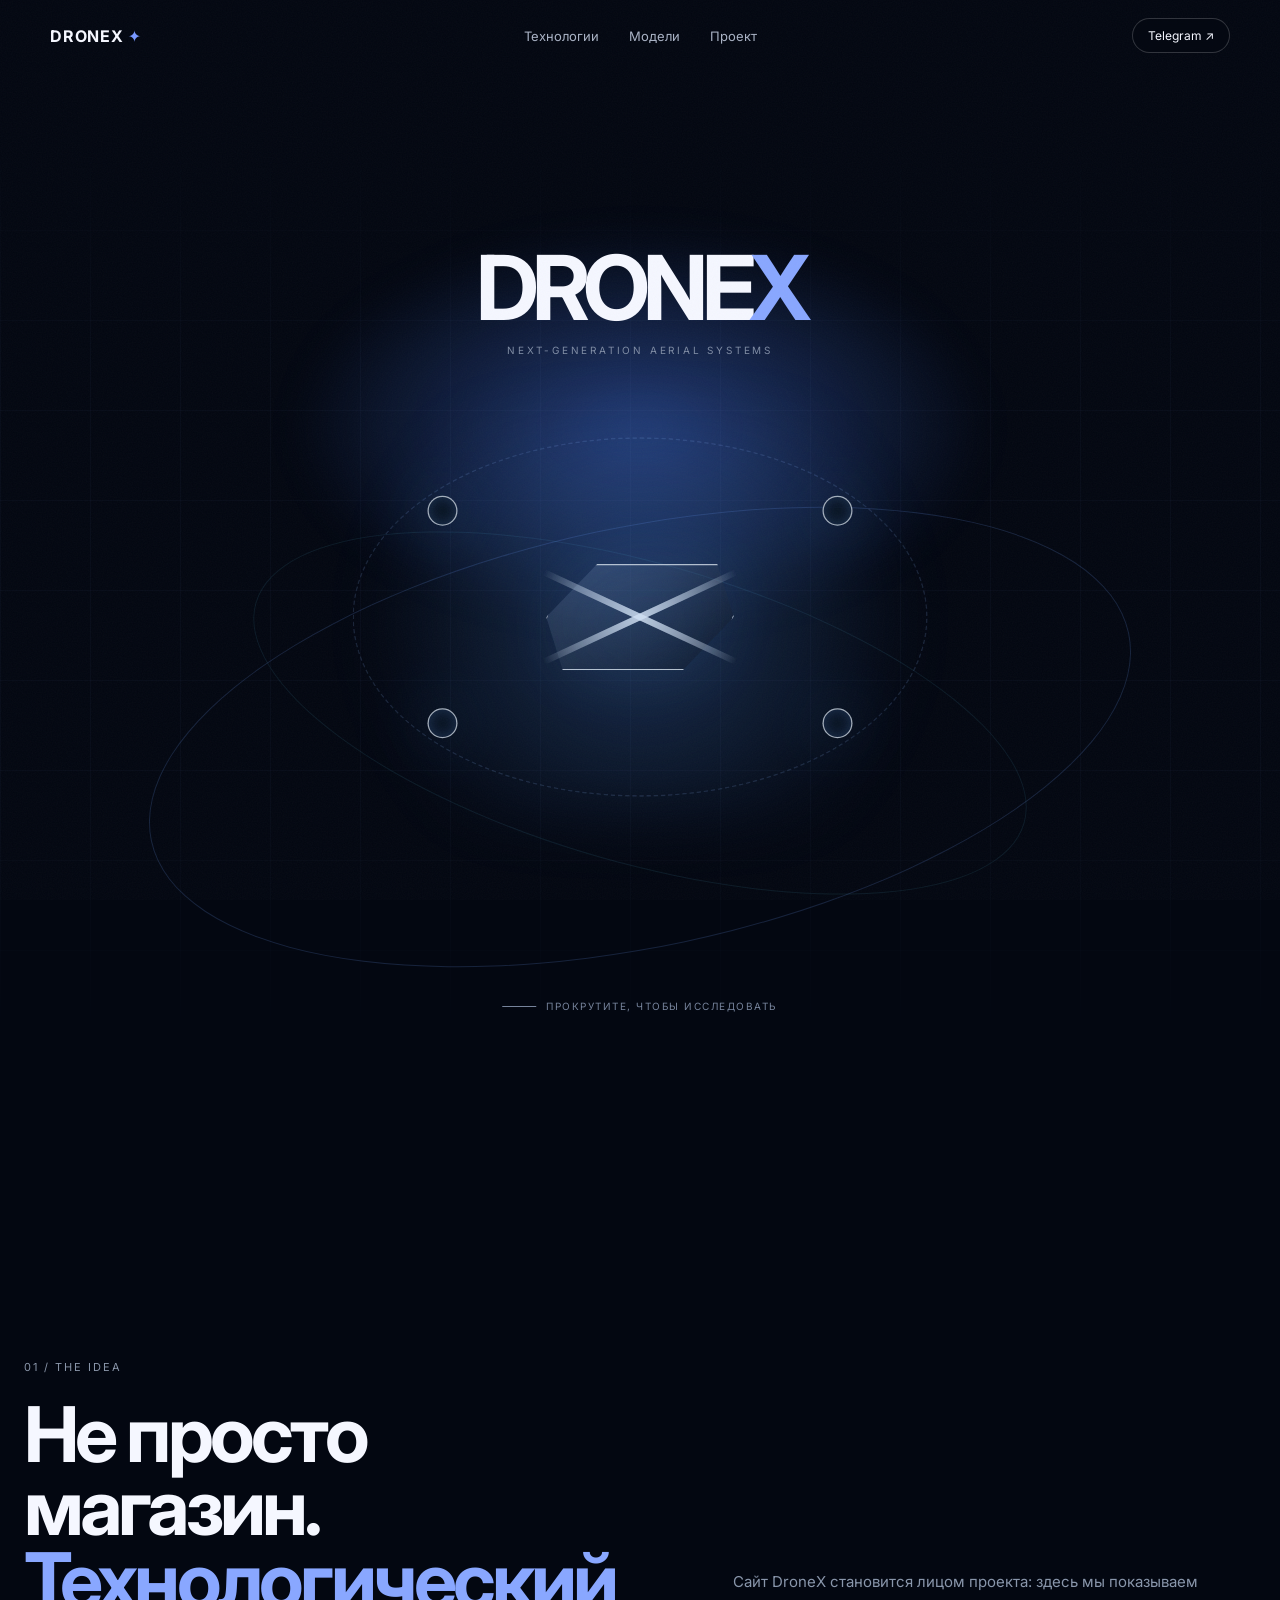
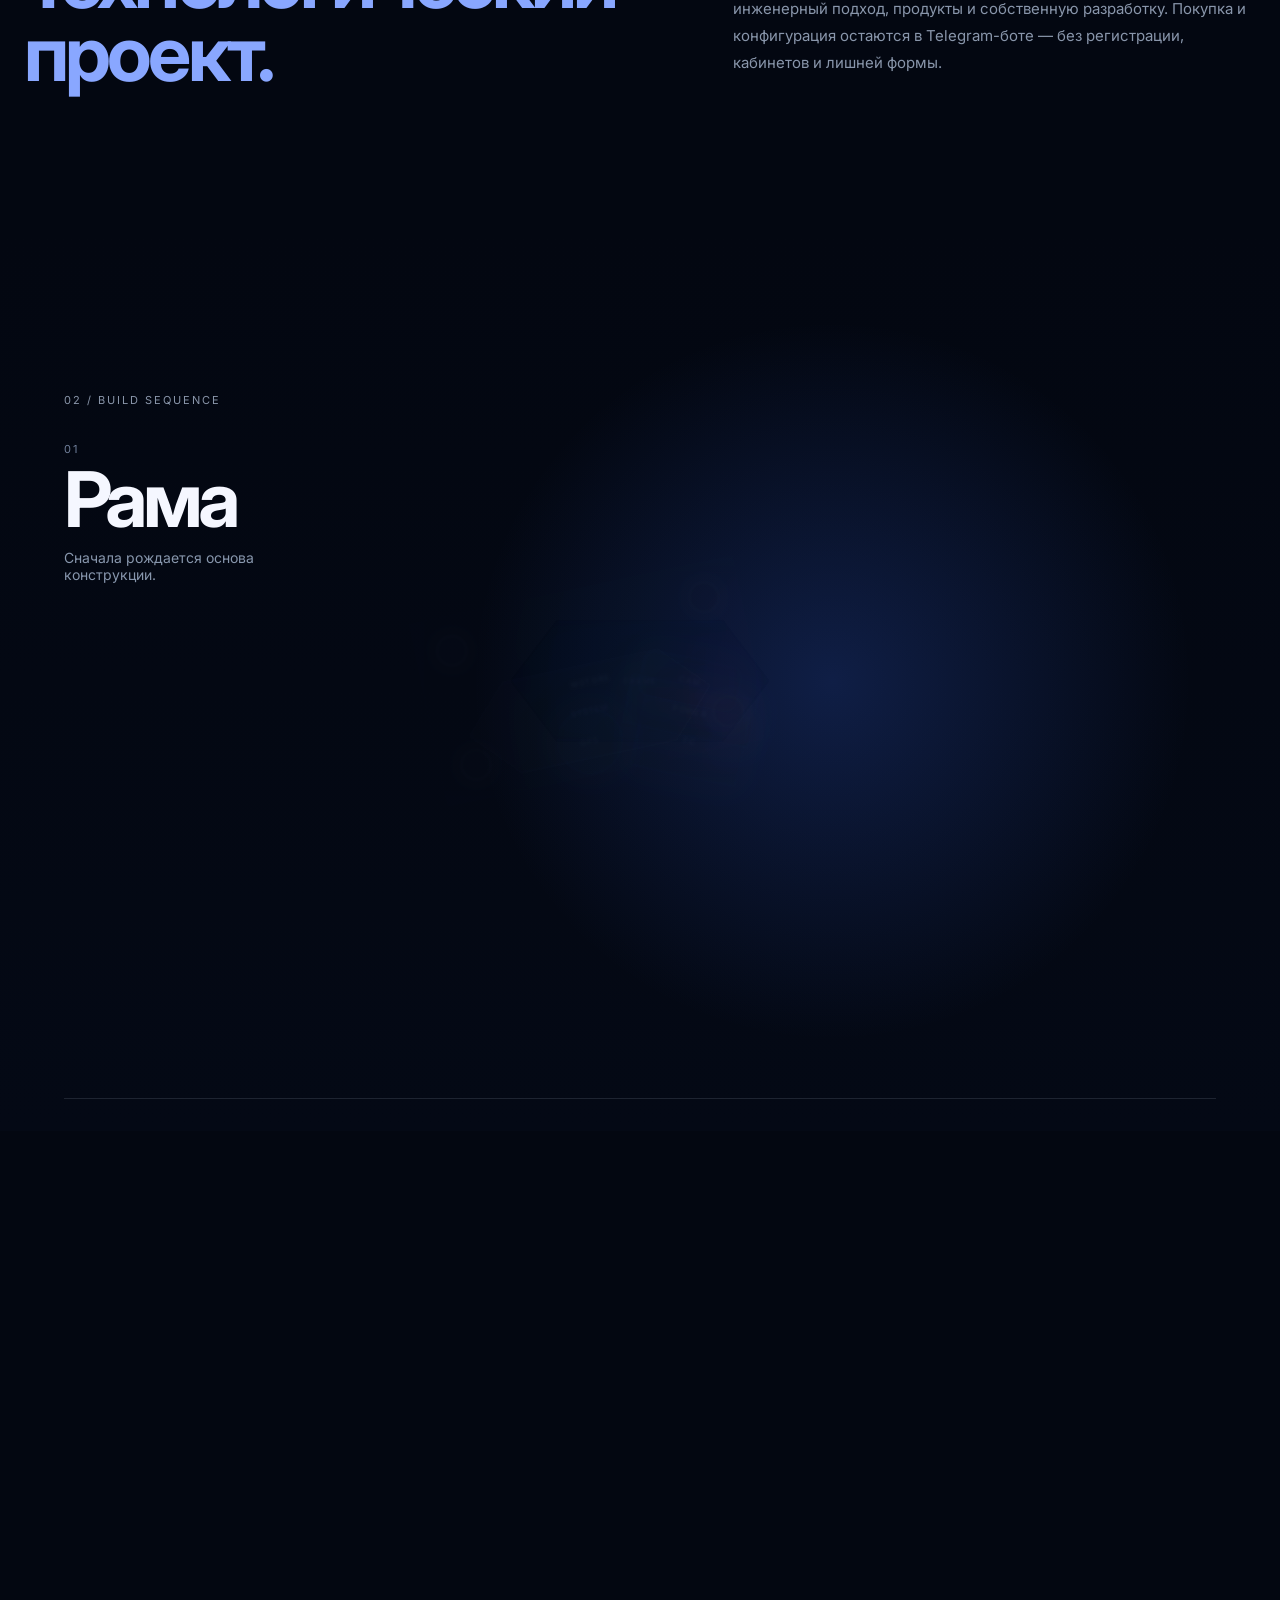
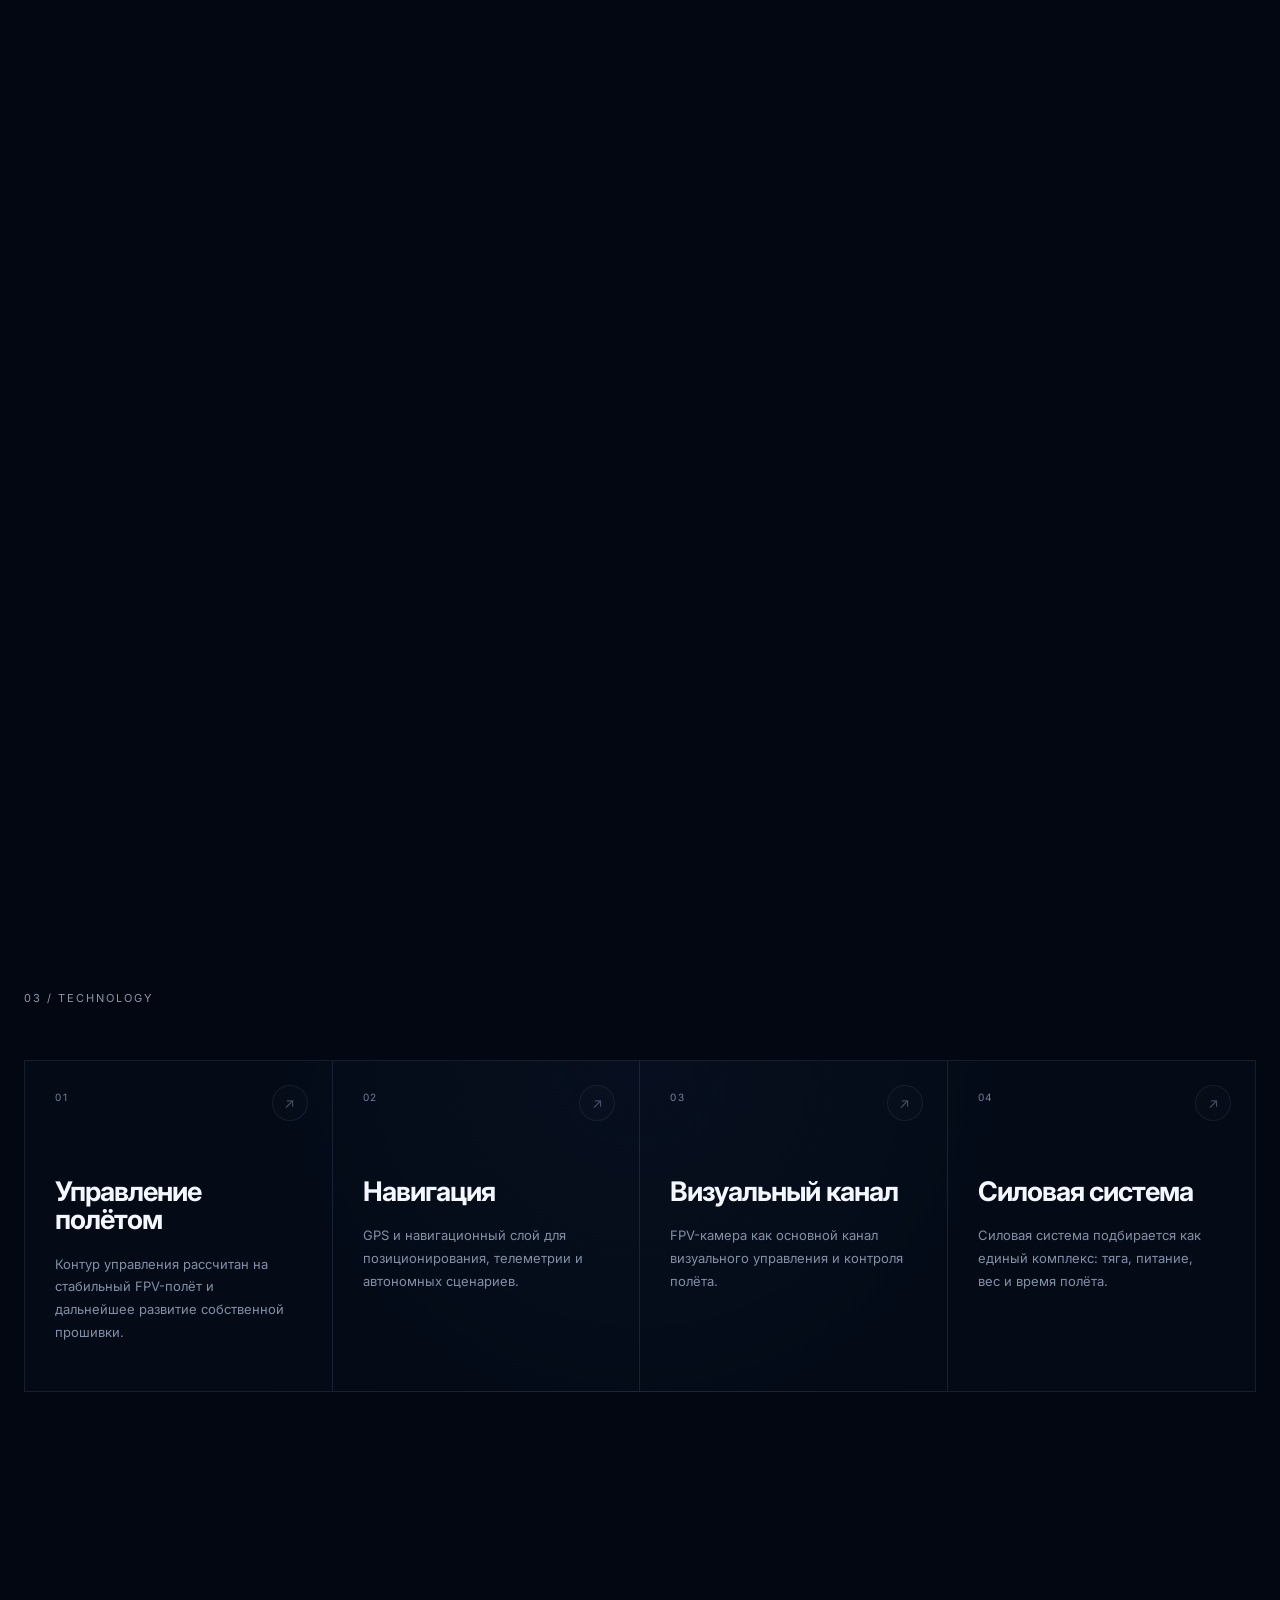
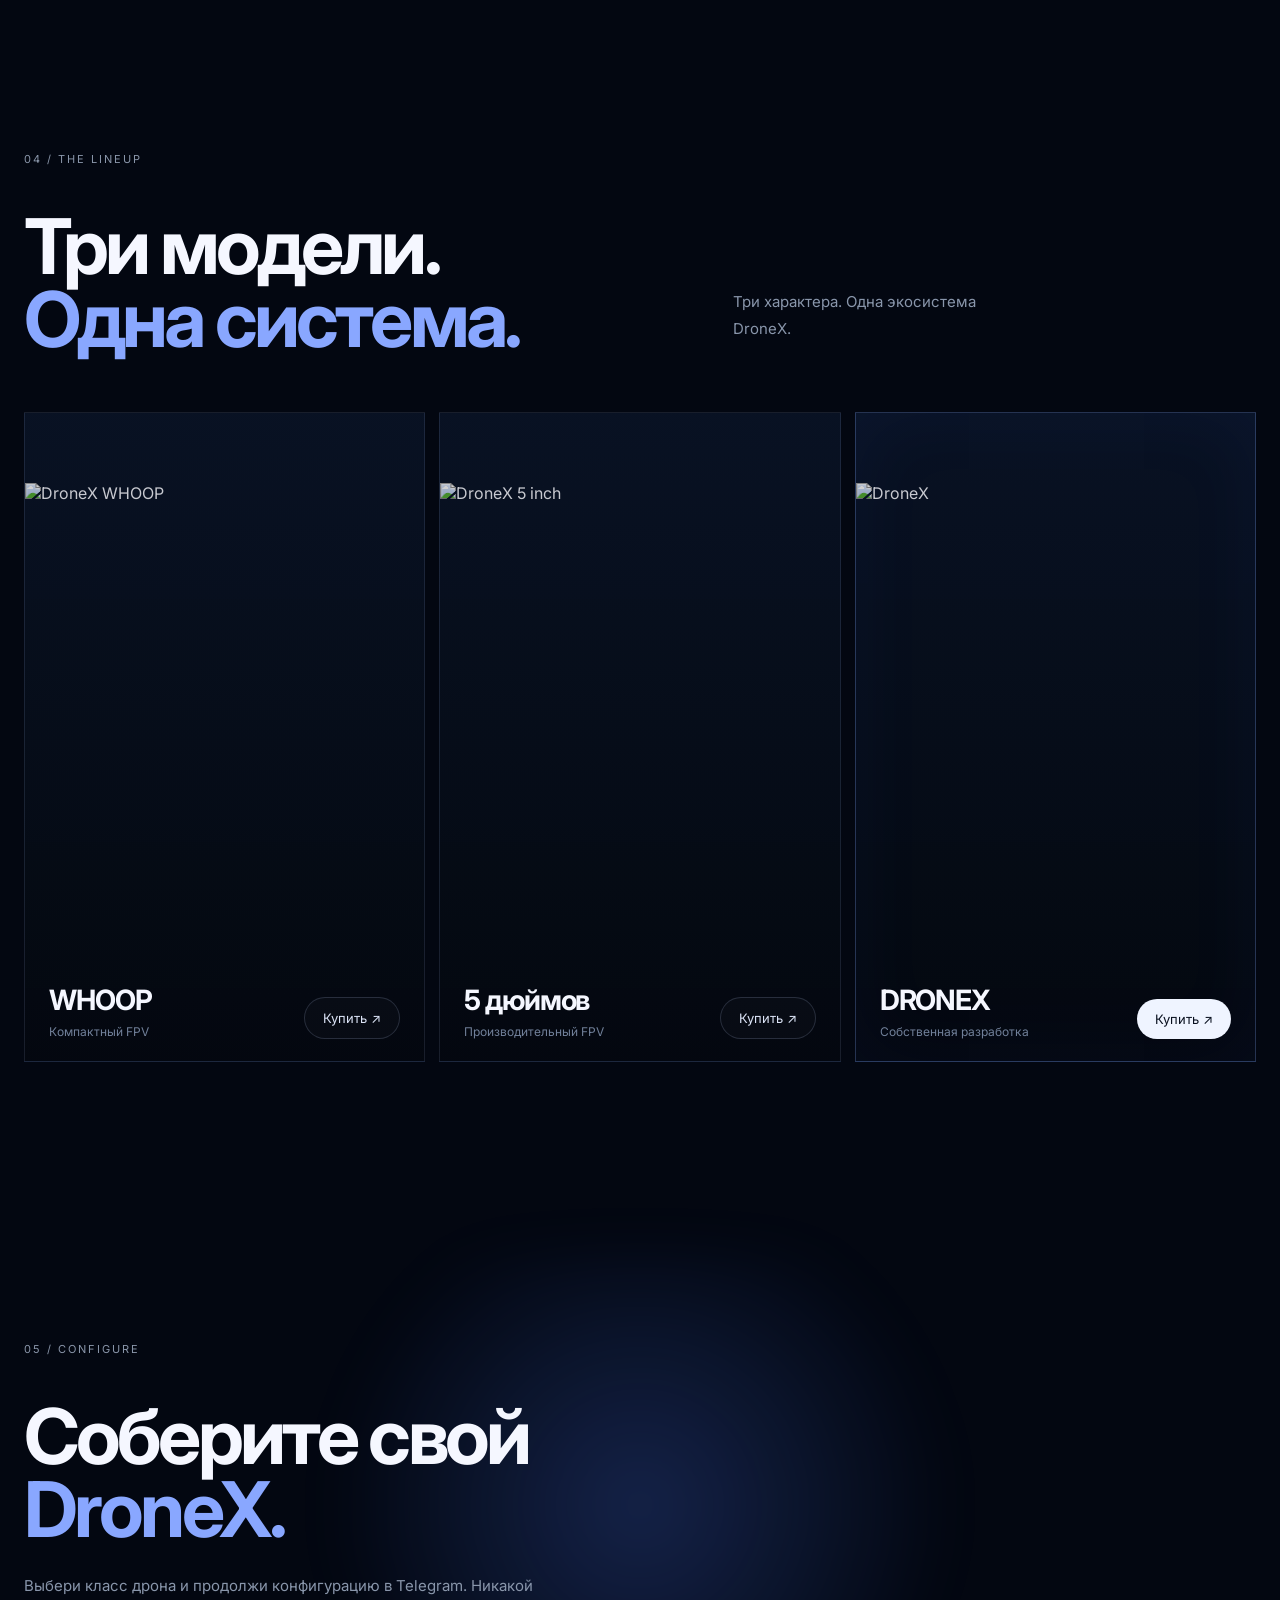
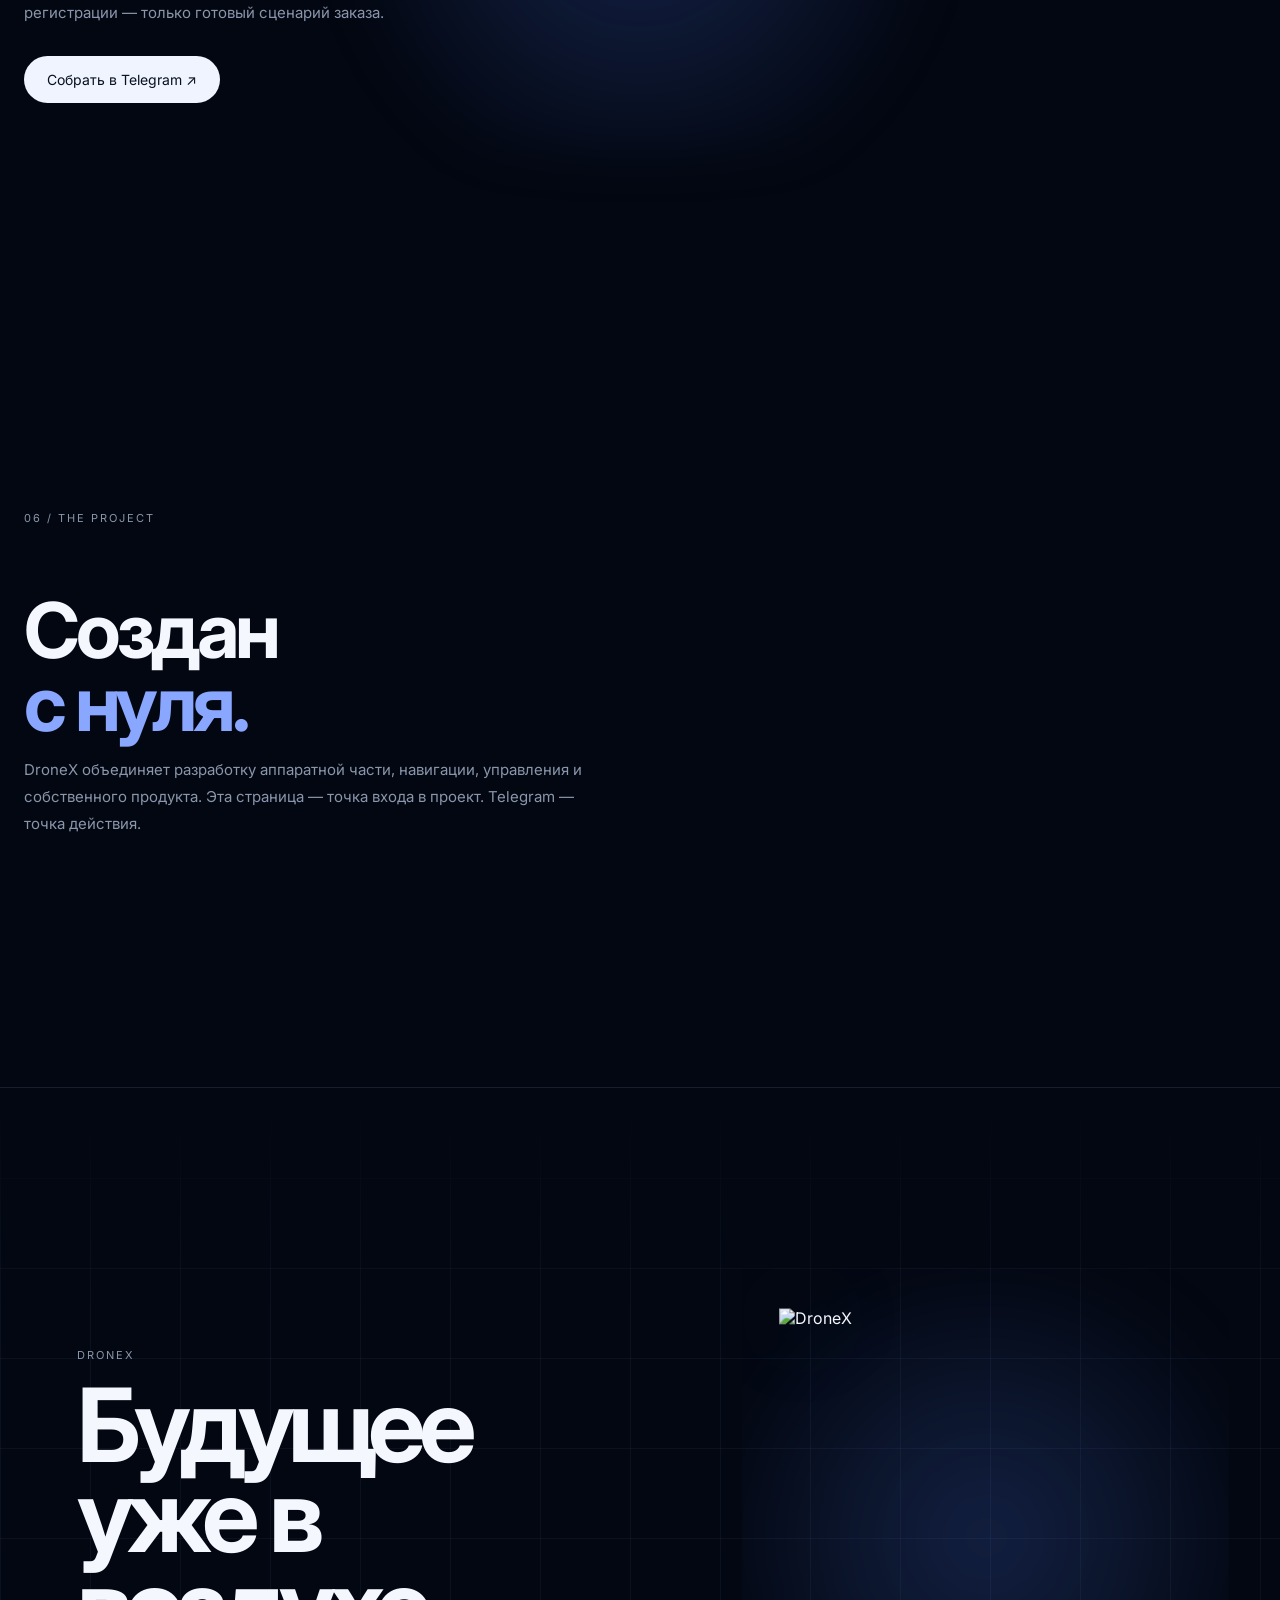
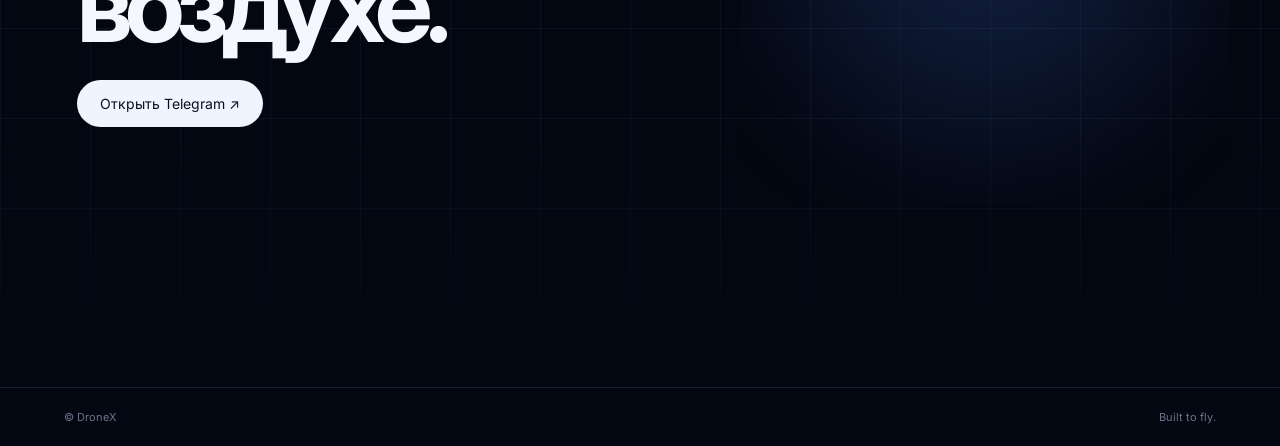
==== commit 64b2dac7: "Add files via upload" ====
--- a/index.html
+++ b/index.html
@@ -1,655 +1,256 @@
-<!DOCTYPE html>
-<html lang="ru">
-<head>
-<link rel="icon" href="favicon1.png" type="image/png">
-<meta charset="UTF-8">
-<meta name="viewport" content="width=device-width, initial-scale=1.0">
-<title>DroneX</title>
-
-<link href="https://fonts.googleapis.com/css2?family=Inter:wght@300;400;600&display=swap" rel="stylesheet">
-
-<canvas id="stars"></canvas>
-
-<style>
-    a {
-    color: #0a84ff;
-}
-
-a {
-    text-decoration: none;
-    color: #fff; /* чтобы всё было в одном стиле */
-}
-
-a:hover {
-    text-decoration: none;
-}
-* {
-    margin: 0;
-    padding: 0;
-    box-sizing: border-box;
-    font-family: 'Inter', sans-serif;
-}
-
-body {
-    background: #000;
-    color: #fff;
-    scroll-behavior: smooth;
-}
-
-/* NAV */
-
-nav {
-    position: fixed;
-    width: 100%;
-    top: 0;
-    background: rgba(0,0,0,0.7);
-    backdrop-filter: blur(12px);
-    padding: 15px 40px;
-    display: flex;
-    justify-content: space-between;
-    z-index: 1000;
-}
-
-nav a {
-    color: #fff;
-    text-decoration: none;
-    margin-left: 20px;
-    opacity: 0.7;
-}
-
-nav a:hover {
-    opacity: 1;
-}
-
-/* HERO */
-.hero {
-    height: 100vh;
-    display: flex;
-    flex-direction: column;
-    justify-content: center;
-    align-items: center;
-}
-
-.hero h1 {
-    font-size: 70px;
-}
-
-.hero p {
-    opacity: 0.6;
-    margin: 20px 0;
-}
-
-/* BUTTON */
-.btn {
-    display: inline-flex;
-    align-items: center;
-    justify-content: center;
-
-    padding: 12px 22px;
-    border-radius: 999px;
-
-    border: 1px solid #fff;
-    background: transparent;
-
-    color: #fff;
-    font-size: 14px;
-    font-weight: 500;
-
-    text-decoration: none;
-    cursor: pointer;
-
-    transition: 0.25s ease;
-    gap: 6px;
-}
-
-/* hover */
-.btn:hover {
-    background: #fff;
-    color: #000;
-    transform: translateY(-2px);
-}
-
-/* click effect */
-.btn:active {
-    transform: translateY(0px);
-}
-
-/* убрать дефолтные стили кнопки */
-button.btn {
-    font-family: inherit;
-}
-
-/* SECTIONS */
-section {
-    padding: 100px 40px;
-}
-
-/* PRODUCTS */
-.products {
-    display: grid;
-    grid-template-columns: repeat(auto-fit, minmax(250px,1fr));
-    gap: 30px;
-}
-
-.card {
-    background: #111;
-    padding: 20px;
-    border-radius: 20px;
-    transition: 0.4s;
-}
-
-.card:hover {
-    transform: translateY(-10px);
-    background: #000000;
-}
-
-.card img {
-    width: 100%;
-    height: 150px;
-    object-fit: cover;
-    border-radius: 10px;
-}
-
-/* CONFIG */
-.config select, .config button {
-    width: 100%;
-    padding: 10px;
-    margin-top: 10px;
-    border-radius: 10px;
-    border: none;
-}
-
-/* FOUNDER */
-.founder {
-    display: flex;
-    flex-wrap: wrap;
-    gap: 30px;
-    align-items: center;
-}
-
-.founder img {
-    width: 200px;
-    height: 200px;
-    border-radius: 50%;
-    object-fit: cover;
-}
-
-/* ANIMATION */
-.fade {
-    opacity: 0;
-    transform: translateY(40px);
-    transition: 1s;
-}
-
-.fade.show {
-    opacity: 1;
-    transform: translateY(0);
-}
-
-/* CART */
-.cart {
-    cursor: pointer;
-}
-
-/* MOBILE */
-@media(max-width:768px){
-    .hero h1 {font-size: 40px;}
-}
-#stars {
-    position: fixed;
-    top: 0;
-    left: 0;
-    width: 100%;
-    height: 100%;
-    z-index: -1;
-    pointer-events: none;
-}
-
-/* ===== MOBILE FIX ===== */
-@media (max-width: 768px){
-
-    /* NAV */
-    nav{
-        padding:10px 15px;
-        flex-direction:column;
-        gap:10px;
-    }
-
-    nav div{
-        display:flex;
-        flex-wrap:wrap;
-        justify-content:center;
-        gap:10px;
-    }
-
-    /* HERO */
-    .hero h1{
-        font-size:40px;
-        text-align:center;
-    }
-
-    .hero p{
-        text-align:center;
-        padding:0 10px;
-    }
-
-    /* PRODUCTS */
-    .products{
-        grid-template-columns: 1fr;
-    }
-
-    .card{
-        padding:15px;
-    }
-
-    .card img{
-        height:180px;
-    }
-
-    /* CONTAINER (если есть flex как в product/cart) */
-    .container{
-        flex-direction:column;
-        padding:15px;
-    }
-
-    .left, .right{
-        width:100%;
-    }
-
-    /* CART ITEMS */
-    .item{
-        flex-direction:column;
-        align-items:flex-start;
-    }
-
-    .controls{
-        margin-left:0;
-        margin-top:10px;
-    }
-
-    .price{
-        margin-left:0;
-        margin-top:10px;
-    }
-
-    /* FOUNDER */
-    .founder{
-        flex-direction:column;
-        text-align:center;
-    }
-
-    .founder img{
-        margin:0 auto;
-    }
-}
-
-/* ===== УБИРАЕМ КРИВОЕ ВЫДЕЛЕНИЕ ===== */
-::selection {
-    background: rgba(255,255,255,0.2);
-    color: #fff;
-}
-
-button, a {
-    user-select: none;
-}
-
-* {
-    -webkit-tap-highlight-color: transparent;
-}
-
-
-/* ===== ЦЕНТРИРОВАНИЕ ===== */
-.center-btn{
-    display: flex;
-    justify-content: center;
-    margin-top: 60px;
-}
-
-
-/* ===== КНОПКА ===== */
-.cta-btn{
-    position: relative;
-
-    font-size: 26px;
-    padding: 18px 30px;
-
-    background: #000;
-    color: #fff;
-
-    border: 2px solid #fff;
-    border-radius: 8px;
-
-    font-weight: 700;
-    letter-spacing: 2px;
-
-    cursor: pointer;
-    overflow: hidden;
-
-    transition: all 0.25s ease;
-}
-
-
-/* ===== АНИМАЦИЯ СВЕЧЕНИЯ (главный эффект) ===== */
-.cta-btn::before{
-    content: "";
-    position: absolute;
-    top: 0;
-    left: -100%;
-    width: 100%;
-    height: 100%;
-
-    background: linear-gradient(
-        120deg,
-        transparent,
-        rgba(255,255,255,0.6),
-        transparent
-    );
-
-    transition: 0.5s;
-}
-
-/* при наведении пробегает свет */
-.cta-btn:hover::before{
-    left: 100%;
-}
-
-
-/* ===== HOVER ===== */
-.cta-btn:hover{
-    background: #fff;
-    color: #000;
-    transform: translateY(-3px);
-}
-
-
-/* ===== НАЖАТИЕ ===== */
-.cta-btn:active{
-    transform: scale(0.95);
-}
-
-
-/* ===== ПУЛЬСАЦИЯ (привлекает внимание) ===== */
-@keyframes pulse {
-    0% { box-shadow: 0 0 0 rgba(255,255,255,0.2); }
-    50% { box-shadow: 0 0 20px rgba(255,255,255,0.4); }
-    100% { box-shadow: 0 0 0 rgba(255,255,255,0.2); }
-}
-
-.cta-btn{
-    animation: pulse 2s infinite;
-}
-    
-
-</style>
-</head>
-<!-- SECURITY -->
-<meta http-equiv="Content-Security-Policy" content="
-default-src 'self';
-img-src 'self' data:;
-style-src 'self' 'unsafe-inline' https://fonts.googleapis.com;
-font-src https://fonts.gstatic.com;
-script-src 'self' 'unsafe-inline';
-">
-
-<meta http-equiv="X-Frame-Options" content="DENY">
-<meta http-equiv="X-Content-Type-Options" content="nosniff">
-<meta name="referrer" content="no-referrer">
-
-<body>
-
-<nav>
-<a href="#" class="logo" onclick="scrollToTop()">DroneX</a>
-    <div>
-        <a href="#hero">Главная</a>
-        <a href="#products">Товары</a>
-        <a href="#config">Конфигуратор</a>
-        <a href="auth.html">Войти</a>
-        <a href="account.html">Кабинет</a> <!-- ВОТ СЮДА -->
-        <span class="cart" onclick="goCart()">🛒 (<span id="cartCount">0</span>)</span>
-    </div>
-</nav>
-
-<section id="hero" class="hero">
-    <h1 class="fade">DroneX</h1>
-    <p class="fade">Будущее дронов</p>
-    <a href="#products" class="btn fade">Смотреть</a>
-</section>
-
-<section id="products">
-    <h2 class="fade">Наши дроны</h2>
-
-    <div class="products">
-
-        <div class="card fade">
-            <img src="iFlight-Nazgul-DC5-ECO-O4-Air-Unit-Pro_spje-pd.jpg">
-            <h3>Drone X1</h3>
-            <a href="product.html?drone=X1" class="btn">Подробнее</a>
-            <button class="btn" onclick="addToCart('X1')">В корзину</button>
-        </div>
-
-        <div class="card fade">
-            <img src="iFlight-Nazgul-DC5-ECO-O4-Air-Unit-Pro_spje-pd.jpg">
-            <h3>Drone X2</h3>
-            <a href="product.html?drone=X2" class="btn">Подробнее</a>
-            <button class="btn" onclick="addToCart('X2')">В корзину</button>
-        </div>
-
-        <div class="card fade">
-            <img src="iFlight-Nazgul-DC5-ECO-O4-Air-Unit-Pro_spje-pd.jpg">
-            <h3>Drone Pro</h3>
-            <a href="product.html?drone=PRO" class="btn">Подробнее</a>
-            <button class="btn" onclick="addToCart('PRO')">В корзину</button>
-        </div>
-
-    </div>
-</section>
-
-<section id="config" class="config">
-
-    <div class="center-btn">
-    <button onclick="window.location.href='builder.html'" class="cta-btn">
-         СОБРАТЬ ДРОН
-    </button>
-</div>
-    <div id="result"></div>
-</section>
-
-<section class="founder">
-    <img src="Z.jpg" class="fade">
-    <div>
-        <h2 class="fade">Основатель</h2>
-        <p class="fade">Создатель проекта вдохновился будущими технологиями и разработал автономные дроны.
-            DroneX — это проект, направленный на создание доступных и мощных дронов для каждого.
-
-Разработка была представлена в МГТУ им. Н.Э. Баумана, одном из ведущих технических вузов России, где заняла 3 место, подтвердив высокий уровень реализации и перспективность идеи.
-
-Наша цель — сделать профессиональные технологии автономного полёта доступными не только крупным компаниям, но и обычным пользователям, открывая новые возможности для съёмки, мониторинга и творчества.
-        </p>
-    </div>
-</section>
-
-<script>
-const fades = document.querySelectorAll('.fade');
-
-function showOnScroll() {
-    fades.forEach(el => {
-        const top = el.getBoundingClientRect().top;
-        if (top < window.innerHeight - 100) {
-            el.classList.add('show');
-        }
-    });
-}
-
-window.addEventListener('scroll', showOnScroll);
-showOnScroll();
-
-// CART
-let cart = JSON.parse(localStorage.getItem('cart')) || [];
-
-function addToCart(item) {
-    cart.push(item);
-    localStorage.setItem('cart', JSON.stringify(cart));
-    updateCart();
-}
-
-function updateCart() {
-    document.getElementById('cartCount').innerText = cart.length;
-}
-
-function goCart() {
-    window.location.href = "cart.html";
-}
-
-updateCart();
-
-// CONFIG
-function buildDrone() {
-    result.innerText = camera.value + ", " + battery.value + ", " + engine.value;
-}
-</script>
-<script>
-const canvas = document.getElementById("stars");
-const ctx = canvas.getContext("2d");
-
-canvas.width = window.innerWidth;
-canvas.height = window.innerHeight;
-
-// обычные звезды
-let stars = [];
-
-for (let i = 0; i < 150; i++) {
-    stars.push({
-        x: Math.random() * canvas.width,
-        y: Math.random() * canvas.height,
-        size: Math.random() * 2
-    });
-}
-
-// метеоры
-let meteors = [];
-
-function createMeteor() {
-    meteors.push({
-        x: Math.random() * canvas.width,
-        y: 0,
-        vx: -(Math.random() * 4 + 2),
-        vy: (Math.random() * 6 + 3),
-        alpha: 1
-    });
-}
-
-// каждые 1.5 сек падающая звезда
-setInterval(createMeteor, 1500);
-
-function draw() {
-    // мягкое затухание (даёт след)
-    ctx.fillStyle = "rgba(0, 0, 0, 0.25)";
-    ctx.fillRect(0, 0, canvas.width, canvas.height);
-
-    // звезды
-    ctx.fillStyle = "white";
-    stars.forEach(s => {
-        ctx.fillRect(s.x, s.y, s.size, s.size);
-    });
-
-    // метеоры
-    meteors.forEach((m, i) => {
-        const prevX = m.x;
-        const prevY = m.y;
-
-        m.x += m.vx;
-        m.y += m.vy;
-        m.alpha -= 0.01;
-
-        ctx.strokeStyle = `rgba(255,255,255,${m.alpha})`;
-        ctx.lineWidth = 2;
-
-        ctx.beginPath();
-        ctx.moveTo(prevX, prevY);
-        ctx.lineTo(m.x, m.y);
-        ctx.stroke();
-
-        if (m.alpha <= 0) {
-            meteors.splice(i, 1);
-        }
-    });
-
-    requestAnimationFrame(draw);
-}
-
-draw();
-
-// resize
-window.addEventListener("resize", () => {
-    canvas.width = window.innerWidth;
-    canvas.height = window.innerHeight;
-});
-function scrollToTop(){
-    window.scrollTo({
-        top: 0,
-        behavior: "smooth"
-    });
-}
-
-</script>
-</body>
-</html>
-
-<footer style="padding:40px; background:#000; color:#888; font-size:12px; line-height:1.6; border-top:1px solid #222;">
-
-<p>
-① Trade-in value depends on the condition, year, and configuration of your device. Not all devices are eligible. You must be at least 18 years old to trade in a device for credit or a gift card. The trade-in value may be applied toward a new device purchase. Final value is determined after inspection. Additional taxes may apply under the laws of the Russian Federation. Valid ID may be required. Terms and conditions apply.
-</p>
-
-<br>
-
-<p>
-② For new subscribers only. Subscription renews automatically after trial period unless canceled. Offer available for eligible devices with latest software installed. One offer per account. Additional restrictions may apply.
-</p>
-
-<br>
-
-<p>
-1. Special discounts may be available for eligible customers. Please check availability before purchase.
-</p>
-
-<br><br>
-
-<div style="border-top:1px solid #222; padding-top:20px; display:flex; flex-wrap:wrap; gap:40px;">
-
-<div>
-<strong style="color:#fff;">DroneX Store</strong><br>
-Drones<br>
-</div>
-
-<div>
-<strong style="color:#fff;">Support</strong><br>
-Shipping<br>
-Payment<br>
-Warranty<br>
-Returns
-Telegram:<br> 
-<a href="https://t.me/droneDBN" target="_blank">@droneX_support</a>
-</div>
-
-<div>
-<strong style="color:#fff;">Company</strong><br>
-<a href="about.html" class="about-btn">О компании</a>
-
-Privacy Policy<br> 
-Telegram: <a href="https://t.me/droneDBN" target="_blank">@droneX</a>
-</div>
-
-</div>
-
-<br><br>
-
-<p style="opacity:0.5;">
-Russia | © 2026 DroneX. All rights reserved.
-</p>
-
-<p style="opacity:0.5;">
-Privacy Policy | Terms of Use | Sales Terms | Legal | Site Map
-</p>
-
-</footer>
+<!doctype html>
+<html lang="ru">
+<head>
+  <meta charset="utf-8" />
+  <meta name="viewport" content="width=device-width, initial-scale=1" />
+  <title>DroneX — Будущее в воздухе</title>
+  <link rel="icon" type="image/png" href="logo.png">
+<link rel="apple-touch-icon" href="logo.png">
+<meta property="og:title" content="DroneX — Будущее в воздухе">
+<meta property="og:description" content="Технологические FPV-дроны и собственные летательные системы DroneX.">
+<meta property="og:image" content="logo.png">
+<meta property="og:type" content="website">
+<meta name="twitter:card" content="summary_large_image">
+<meta name="twitter:title" content="DroneX — Будущее в воздухе">
+<meta name="twitter:description" content="Технологические FPV-дроны и собственные летательные системы DroneX.">
+<meta name="twitter:image" content="logo.png">
+  <meta name="description" content="DroneX — технологический проект по разработке FPV-дронов и собственных летательных систем." />
+  <link rel="preconnect" href="https://fonts.googleapis.com">
+  <link rel="preconnect" href="https://fonts.gstatic.com" crossorigin>
+  <link href="https://fonts.googleapis.com/css2?family=Inter:wght@400;500;600;700&display=swap" rel="stylesheet">
+  <link rel="stylesheet" href="styles.css" />
+</head>
+<body>
+  <div class="noise"></div>
+  <header class="topbar" id="topbar">
+    <a class="brand" href="#top" aria-label="DroneX home">DRONEX<span>✦</span></a>
+    <nav class="nav">
+      <a href="#technology">Технологии</a>
+      <a href="#models">Модели</a>
+      <a href="#project">Проект</a>
+    </nav>
+    <a class="nav-cta" data-tg-link href="#">Telegram ↗</a>
+  </header>
+
+  <main id="top">
+    <section class="hero section-pad">
+<section class="hero section-pad">
+  <div class="hero-glow"></div>
+  <div class="hero-grid"></div>
+
+<div class="hero-center reveal">
+  <div class="hero-title">
+    <span>DRONE</span><strong>X</strong>
+  </div>
+
+  <div class="hero-subtitle">
+    NEXT-GENERATION AERIAL SYSTEMS
+  </div>
+</div>
+
+  <div class="hero-orbit orbit-a"></div>
+  <div class="hero-orbit orbit-b"></div>
+
+  <div class="hero-drone-shell">
+    <div class="drone-glow"></div>
+
+    <div class="drone-placeholder" aria-label="Drone render placeholder">
+      <div class="drone-crosshair"></div>
+      <div class="drone-body"></div>
+
+      <div class="motor motor-1"></div>
+      <div class="motor motor-2"></div>
+      <div class="motor motor-3"></div>
+      <div class="motor motor-4"></div>
+
+      <div class="arm arm-1"></div>
+      <div class="arm arm-2"></div>
+      <div class="arm arm-3"></div>
+      <div class="arm arm-4"></div>
+    </div>
+  </div>
+
+  <div class="scroll-hint">
+    <span></span>
+    Прокрутите, чтобы исследовать
+  </div>
+</section>
+    </section>
+
+    <section class="intro section-pad">
+      <div class="section-label">01 / THE IDEA</div>
+      <div class="split">
+        <h2>Не просто магазин.<br><span>Технологический проект.</span></h2>
+        <p>Сайт DroneX становится лицом проекта: здесь мы показываем инженерный подход, продукты и собственную разработку. Покупка и конфигурация остаются в Telegram-боте — без регистрации, кабинетов и лишней формы.</p>
+      </div>
+    </section>
+
+    <section class="assembly" id="technology">
+      <div class="assembly-sticky">
+        <div class="assembly-bg"></div>
+        <div class="assembly-copy">
+          <div class="section-label" id="assemblyLabel">02 / BUILD SEQUENCE</div>
+          <div class="assembly-step"><span id="stepNumber">01</span><h2 id="stepTitle">Frame</h2><p id="stepText">The structure comes first.</p></div>
+        </div>
+        <div class="assembly-stage" id="assemblyStage">
+          <div class="component comp-frame" data-step="1">FRAME</div>
+          <div class="component comp-controller" data-step="2">FC</div>
+          <div class="component comp-motors" data-step="3"><i></i><i></i><i></i><i></i><b>MOTORS</b></div>
+          <div class="component comp-power" data-step="4">POWER</div>
+          <div class="component comp-gps" data-step="5">GPS</div>
+          <div class="component comp-camera" data-step="6">CAM</div>
+          <div class="component comp-top" data-step="7">SYSTEM</div>
+          <div class="assembly-complete">DRONEX</div>
+        </div>
+        <div class="assembly-progress"><span id="progressBar"></span></div>
+      </div>
+    </section>
+
+    <section class="technology section-pad" id="technology-section">
+
+  <div class="section-label">
+    03 / TECHNOLOGY
+  </div>
+
+  <div class="tech-grid">
+
+    <a class="tech-card tech-link" href="technology/flight.html">
+      <span>01</span>
+
+      <h3>
+        Управление полётом
+      </h3>
+
+      <p>
+        Контур управления рассчитан на стабильный FPV-полёт
+        и дальнейшее развитие собственной прошивки.
+      </p>
+
+      <div class="tech-card-arrow">↗</div>
+    </a>
+
+
+    <a class="tech-card tech-link" href="technology/navigation.html">
+      <span>02</span>
+
+      <h3>
+        Навигация
+      </h3>
+
+      <p>
+        GPS и навигационный слой для позиционирования,
+        телеметрии и автономных сценариев.
+      </p>
+
+      <div class="tech-card-arrow">↗</div>
+    </a>
+
+
+    <a class="tech-card tech-link" href="technology/vision.html">
+      <span>03</span>
+
+      <h3>
+        Визуальный канал
+      </h3>
+
+      <p>
+        FPV-камера как основной канал визуального управления
+        и контроля полёта.
+      </p>
+
+      <div class="tech-card-arrow">↗</div>
+    </a>
+
+
+    <a class="tech-card tech-link" href="technology/power.html">
+      <span>04</span>
+
+      <h3>
+        Силовая система
+      </h3>
+
+      <p>
+        Силовая система подбирается как единый комплекс:
+        тяга, питание, вес и время полёта.
+      </p>
+
+      <div class="tech-card-arrow">↗</div>
+    </a>
+
+  </div>
+
+</section>
+
+    <section class="models section-pad" id="models">
+      <div class="section-label">04 / THE LINEUP</div>
+      <div class="models-head split"><h2>Три модели.<br><span>Одна система.</span></h2><p>Три характера. Одна экосистема DroneX.</p></div>
+      <div class="model-grid">
+        <article class="model-card">
+        <div class="model-art">
+  <img src="images/whoop.jpg" alt="DroneX WHOOP">
+</div>
+          <div class="model-copy"><div><h3>WHOOP</h3><p>Компактный FPV</p></div><a class="button button-ghost model-buy" data-product="whoop" data-tg-link href="#">Купить ↗</a></div>
+        </article>
+        <article class="model-card">
+         <div class="model-art">
+  <img src="images/5inch.jpg" alt="DroneX 5 inch">
+</div>
+          <div class="model-copy"><div><h3>5 дюймов</h3><p>Производительный FPV</p></div><a class="button button-ghost model-buy" data-product="5inch" data-tg-link href="#">Купить ↗</a></div>
+        </article>
+        <article class="model-card featured">
+         <div class="model-art">
+  <img src="images/dronex.jpg" alt="DroneX">
+</div>
+          <div class="model-copy"><div><h3>DRONEX</h3><p>Собственная разработка</p></div><a class="button button-solid model-buy" data-product="dronex" data-tg-link href="#">Купить ↗</a></div>
+        </article>
+      </div>
+    </section>
+
+    <section class="build-cta section-pad">
+      <div class="build-glow"></div>
+      <div class="section-label">05 / CONFIGURE</div>
+      <div class="build-content">
+        <h2>Соберите свой<br><span>DroneX.</span></h2>
+        <p>Выбери класс дрона и продолжи конфигурацию в Telegram. Никакой регистрации — только готовый сценарий заказа.</p>
+        <a class="button button-solid button-large" data-build-link data-tg-link href="#">Собрать в Telegram ↗</a>
+      </div>
+    </section>
+
+    <section class="project section-pad" id="project">
+      <div class="section-label">06 / THE PROJECT</div>
+      <div class="project-copy"><h2>Создан<br><span>с нуля.</span></h2><p>DroneX объединяет разработку аппаратной части, навигации, управления и собственного продукта. Эта страница — точка входа в проект. Telegram — точка действия.</p></div>
+    </section>
+
+    <section class="final-cta">
+  <div class="final-grid"></div>
+
+  <div class="final-copy">
+    <div class="eyebrow">DRONEX</div>
+
+    <h2>
+      Будущее<br>
+      уже в воздухе.
+    </h2>
+
+    <a
+      class="button button-solid button-large"
+      data-tg-link
+      href="#"
+    >
+      Открыть Telegram ↗
+    </a>
+  </div>
+
+  <div class="final-photo">
+    <img
+      src="images/dronex1.jpg"
+      alt="DroneX"
+    >
+  </div>
+</section>
+  </main>
+
+  <footer class="footer"><span>© DroneX</span><span>Built to fly.</span></footer>
+  <script src="app.js"></script>
+</body>
+</html>
--- a/styles.css
+++ b/styles.css
@@ -0,0 +1,2387 @@
+:root {
+  --bg: #030711;
+  --panel: #07101e;
+  --text: #f5f7ff;
+  --muted: #8f9bb2;
+  --line: rgba(170, 195, 255, 0.12);
+  --blue: #86a8ff;
+  --cyan: #66dcff;
+  --max: 1280px;
+}
+
+* {
+  box-sizing: border-box;
+}
+
+html {
+  scroll-behavior: smooth;
+}
+
+body {
+  margin: 0;
+  background: var(--bg);
+  color: var(--text);
+  font-family: Inter, system-ui, sans-serif;
+  overflow-x: hidden;
+}
+
+a {
+  text-decoration: none;
+  color: inherit;
+}
+
+/* =========================================================
+   NOISE
+   ========================================================= */
+
+.noise {
+  position: fixed;
+  inset: 0;
+  pointer-events: none;
+  opacity: 0.035;
+  z-index: 20;
+
+  background-image: url("data:image/svg+xml,%3Csvg xmlns='http://www.w3.org/2000/svg' width='180' height='180' viewBox='0 0 180 180'%3E%3Cfilter id='n'%3E%3CfeTurbulence type='fractalNoise' baseFrequency='.8' numOctaves='3' stitchTiles='stitch'/%3E%3C/filter%3E%3Crect width='100%25' height='100%25' filter='url(%23n)'/%3E%3C/svg%3E");
+}
+
+/* =========================================================
+   HEADER
+   ========================================================= */
+
+.topbar {
+  position: fixed;
+  z-index: 30;
+  top: 0;
+  left: 50%;
+
+  transform: translateX(-50%);
+
+  width: min(1180px, calc(100% - 36px));
+
+  display: grid;
+  grid-template-columns: 1fr auto 1fr;
+
+  align-items: center;
+
+  padding: 18px 0;
+}
+
+.brand {
+  font-weight: 700;
+  letter-spacing: 0.05em;
+}
+
+.brand span {
+  color: #7898ff;
+  margin-left: 4px;
+}
+
+.nav {
+  display: flex;
+  gap: 30px;
+
+  font-size: 13px;
+  color: #a9b2c4;
+}
+
+.nav a {
+  transition: color 0.25s ease;
+}
+
+.nav a:hover {
+  color: #fff;
+}
+
+.nav-cta {
+  justify-self: end;
+
+  border: 1px solid rgba(255, 255, 255, 0.18);
+
+  padding: 9px 15px;
+
+  border-radius: 999px;
+
+  font-size: 12px;
+
+  background: rgba(5, 9, 18, 0.45);
+
+  backdrop-filter: blur(10px);
+
+  transition:
+    background 0.25s ease,
+    border-color 0.25s ease,
+    transform 0.25s ease;
+}
+
+.nav-cta:hover {
+  background: rgba(255, 255, 255, 0.06);
+  border-color: rgba(255, 255, 255, 0.3);
+  transform: translateY(-1px);
+}
+
+/* =========================================================
+   COMMON
+   ========================================================= */
+
+.section-pad {
+  width: min(var(--max), calc(100% - 48px));
+
+  margin: 0 auto;
+
+  padding: 140px 0;
+}
+
+.eyebrow,
+.section-label {
+  font-size: 11px;
+  letter-spacing: 0.18em;
+
+  color: #8a96aa;
+
+  text-transform: uppercase;
+}
+
+/* =========================================================
+   HERO
+   ========================================================= */
+
+.hero {
+  position: relative;
+
+  width: 100%;
+  min-height: 100vh;
+
+  display: flex;
+
+  align-items: center;
+  justify-content: center;
+
+  overflow: hidden;
+}
+
+.hero-grid,
+.final-grid {
+  position: absolute;
+
+  inset: 0;
+
+  background:
+    linear-gradient(
+      rgba(125, 154, 220, 0.07) 1px,
+      transparent 1px
+    ),
+    linear-gradient(
+      90deg,
+      rgba(125, 154, 220, 0.07) 1px,
+      transparent 1px
+    );
+
+  background-size: 90px 90px;
+
+  mask-image:
+    linear-gradient(
+      to bottom,
+      transparent,
+      black 25%,
+      black 72%,
+      transparent
+    );
+}
+
+.hero-grid {
+  opacity: 0.55;
+}
+
+.hero-glow {
+  position: absolute;
+
+  width: 760px;
+  height: 430px;
+
+  left: 50%;
+  top: 8%;
+
+  transform: translateX(-50%);
+
+  background:
+    radial-gradient(
+      ellipse at center,
+      rgba(74, 128, 255, 0.42),
+      transparent 65%
+    );
+
+  filter: blur(20px);
+}
+
+/* Старый текст первого экрана скрыт */
+
+.hero-copy {
+  display: none;
+}
+
+/* =========================================================
+   HERO DRONEX
+   ========================================================= */
+
+.hero .hero-center {
+  position: absolute !important;
+
+  z-index: 10 !important;
+
+  left: 50% !important;
+  right: auto !important;
+
+  top: 12% !important;
+
+  width: 100% !important;
+  max-width: none !important;
+
+  margin: 0 !important;
+  padding: 0 !important;
+
+  transform: translateX(-50%) !important;
+
+  text-align: center !important;
+
+  pointer-events: none;
+}
+
+.hero .hero-title {
+  position: static !important;
+
+  width: 100% !important;
+
+  margin: 0 auto !important;
+  padding: 0 !important;
+
+  text-align: center !important;
+
+  transform: none !important;
+
+  font-size: clamp(58px, 7vw, 108px);
+
+  line-height: 0.9;
+
+  letter-spacing: -0.075em;
+
+  font-weight: 700;
+
+  white-space: nowrap;
+}
+
+.hero .hero-title span {
+  color: #f5f7ff;
+}
+
+.hero .hero-title strong {
+  color: #89a7ff;
+
+  font-weight: 700;
+}
+
+.hero .hero-subtitle {
+  display: block !important;
+
+  width: 100% !important;
+
+  margin: 16px auto 0 !important;
+  padding: 0 !important;
+
+  text-align: center !important;
+
+  color: #7f8ca4;
+
+  font-size: 10px;
+
+  line-height: 1;
+
+  letter-spacing: 0.28em;
+
+  text-transform: uppercase;
+}
+
+/* =========================================================
+   HERO DRONE
+   ========================================================= */
+
+.hero-drone-shell {
+  position: absolute;
+
+  z-index: 5;
+
+  left: 50%;
+  right: auto;
+
+  top: 53%;
+
+  width: 900px;
+  height: 600px;
+
+  transform: translate(-50%, -50%);
+
+  pointer-events: none;
+}
+
+.drone-glow {
+  position: absolute;
+
+  width: 80%;
+  height: 65%;
+
+  left: 10%;
+  top: 18%;
+
+  background:
+    radial-gradient(
+      circle,
+      rgba(85, 154, 255, 0.28),
+      transparent 66%
+    );
+
+  filter: blur(35px);
+}
+
+.drone-placeholder {
+  position: absolute;
+
+  left: 50%;
+  top: 50%;
+
+  width: 400px;
+  height: 250px;
+
+  transform:
+    translate(-50%, -50%)
+    scale(1.25);
+
+  filter:
+    drop-shadow(
+      0 0 28px
+      rgba(95, 166, 255, 0.3)
+    );
+
+  opacity: 0.94;
+}
+
+.drone-body {
+  position: absolute;
+
+  left: 50%;
+  top: 50%;
+
+  width: 150px;
+  height: 85px;
+
+  transform:
+    translate(-50%, -50%)
+    skewX(-18deg);
+
+  border:
+    1px solid
+    rgba(235, 245, 255, 0.78);
+
+  background:
+    linear-gradient(
+      135deg,
+      rgba(170, 205, 255, 0.18),
+      rgba(8, 13, 25, 0.4)
+    );
+
+  clip-path:
+    polygon(
+      18% 0,
+      82% 0,
+      100% 50%,
+      82% 100%,
+      18% 100%,
+      0 50%
+    );
+}
+
+.arm {
+  position: absolute;
+
+  left: 50%;
+  top: 50%;
+
+  width: 170px;
+  height: 5px;
+
+  background:
+    linear-gradient(
+      90deg,
+      transparent,
+      rgba(220, 236, 255, 0.8),
+      transparent
+    );
+
+  transform-origin: center;
+
+  opacity: 0.78;
+}
+
+.arm-1 {
+  transform:
+    translate(-50%, -50%)
+    rotate(25deg);
+}
+
+.arm-2 {
+  transform:
+    translate(-50%, -50%)
+    rotate(-25deg);
+}
+
+.arm-3 {
+  transform:
+    translate(-50%, -50%)
+    rotate(155deg);
+}
+
+.arm-4 {
+  transform:
+    translate(-50%, -50%)
+    rotate(-155deg);
+}
+
+.motor {
+  position: absolute;
+
+  width: 24px;
+  height: 24px;
+
+  border:
+    1px solid
+    rgba(230, 242, 255, 0.75);
+
+  border-radius: 50%;
+
+  background: #07101d;
+
+  box-shadow:
+    inset 0 0 12px
+    rgba(90, 160, 255, 0.25);
+}
+
+.motor-1 {
+  left: 30px;
+  top: 28px;
+}
+
+.motor-2 {
+  right: 30px;
+  top: 28px;
+}
+
+.motor-3 {
+  left: 30px;
+  bottom: 28px;
+}
+
+.motor-4 {
+  right: 30px;
+  bottom: 28px;
+}
+
+.drone-crosshair {
+  position: absolute;
+
+  inset: 0;
+
+  border:
+    1px dashed
+    rgba(143, 184, 255, 0.16);
+
+  border-radius: 50%;
+
+  transform: scale(1.15);
+}
+
+/* =========================================================
+   HERO ORBITS
+   ========================================================= */
+
+.hero-orbit {
+  position: absolute;
+
+  left: 50%;
+  right: auto;
+
+  border:
+    1px solid
+    rgba(112, 160, 255, 0.18);
+
+  border-radius: 50%;
+
+  pointer-events: none;
+}
+
+.orbit-a {
+  width: min(1000px, 90vw);
+  height: 420px;
+
+  left: 50%;
+  top: 43%;
+
+  transform:
+    translateX(-50%)
+    rotate(-12deg);
+}
+
+.orbit-b {
+  width: min(800px, 75vw);
+  height: 300px;
+
+  left: 50%;
+  top: 47%;
+
+  border-color:
+    rgba(106, 220, 255, 0.09);
+
+  transform:
+    translateX(-50%)
+    rotate(16deg);
+}
+
+/* Характеристики старого первого экрана отключаем */
+
+.hero-spec {
+  display: none;
+}
+
+/* =========================================================
+   SCROLL HINT
+   ========================================================= */
+
+.scroll-hint {
+  position: absolute;
+
+  left: 50%;
+  bottom: 28px;
+
+  transform: translateX(-50%);
+
+  color: #76839b;
+
+  font-size: 10px;
+
+  text-transform: uppercase;
+
+  letter-spacing: 0.15em;
+
+  display: flex;
+
+  align-items: center;
+
+  gap: 10px;
+
+  white-space: nowrap;
+}
+
+.scroll-hint span {
+  width: 34px;
+  height: 1px;
+
+  background: #76839b;
+}
+
+/* =========================================================
+   INTRO
+   ========================================================= */
+
+.intro {
+  padding-top: 180px;
+}
+
+.split {
+  display: grid;
+
+  grid-template-columns:
+    1.1fr 0.9fr;
+
+  gap: 70px;
+
+  align-items: end;
+}
+
+.split h2,
+.build-content h2,
+.project-copy h2 {
+  font-size:
+    clamp(44px, 6vw, 82px);
+
+  line-height: 0.95;
+
+  letter-spacing: -0.05em;
+
+  margin: 25px 0 0;
+}
+
+.split h2 span,
+.build-content h2 span,
+.project-copy h2 span {
+  color: #89a7ff;
+}
+
+.split p,
+.project-copy p,
+.build-content p {
+  color: #8996ab;
+
+  line-height: 1.8;
+
+  font-size: 15px;
+
+  max-width: 560px;
+}
+
+/* =========================================================
+   ASSEMBLY
+   ========================================================= */
+
+.assembly {
+  height: 420vh;
+
+  position: relative;
+}
+
+.assembly-sticky {
+  position: sticky;
+
+  top: 0;
+
+  height: 100vh;
+
+  overflow: hidden;
+}
+
+.assembly-bg {
+  position: absolute;
+
+  inset: 0;
+
+  background:
+    radial-gradient(
+      circle at 65% 50%,
+      rgba(58, 110, 250, 0.22),
+      transparent 38%
+    ),
+    linear-gradient(
+      180deg,
+      #030711,
+      #040915
+    );
+}
+
+.assembly-copy {
+  position: absolute;
+
+  z-index: 6;
+
+  left: 5%;
+  top: 18%;
+
+  width: 300px;
+}
+
+.assembly-step {
+  margin-top: 30px;
+}
+
+.assembly-step span {
+  font-size: 11px;
+
+  color: #71809b;
+
+  letter-spacing: 0.15em;
+}
+
+.assembly-step h2 {
+  font-size:
+    clamp(46px, 6vw, 84px);
+
+  line-height: 0.9;
+
+  letter-spacing: -0.06em;
+
+  margin: 8px 0 15px;
+}
+
+.assembly-step p {
+  font-size: 14px;
+
+  color: #8897ad;
+
+  max-width: 260px;
+}
+
+.assembly-stage {
+  position: absolute;
+
+  left: 50%;
+  top: 50%;
+
+  width: min(760px, 70vw);
+  height: 520px;
+
+  transform:
+    translate(-50%, -50%);
+}
+
+.component {
+  position: absolute;
+
+  left: 50%;
+  top: 50%;
+
+  color: #b8c7df;
+
+  border:
+    1px solid
+    rgba(190, 215, 255, 0.28);
+
+  background:
+    linear-gradient(
+      145deg,
+      rgba(35, 63, 110, 0.2),
+      rgba(5, 11, 21, 0.7)
+    );
+
+  backdrop-filter: blur(12px);
+
+  box-shadow:
+    0 0 40px
+    rgba(78, 133, 250, 0.08);
+
+  display: flex;
+
+  align-items: center;
+  justify-content: center;
+
+  letter-spacing: 0.14em;
+
+  font-size: 11px;
+
+  opacity: 0.15;
+
+  transform:
+    translate(-50%, -50%)
+    scale(0.72);
+
+  transition:
+    transform 0.18s linear,
+    opacity 0.18s linear,
+    filter 0.18s linear;
+}
+
+.comp-frame {
+  width: 360px;
+  height: 170px;
+
+  clip-path:
+    polygon(
+      18% 0,
+      82% 0,
+      100% 50%,
+      82% 100%,
+      18% 100%,
+      0 50%
+    );
+}
+
+.comp-controller {
+  width: 150px;
+  height: 100px;
+}
+
+.comp-motors {
+  width: 460px;
+  height: 260px;
+
+  background: transparent;
+
+  border: none;
+
+  box-shadow: none;
+}
+
+.comp-motors i {
+  position: absolute;
+
+  width: 42px;
+  height: 42px;
+
+  border:
+    1px solid
+    rgba(225, 240, 255, 0.55);
+
+  border-radius: 50%;
+
+  background: #07101c;
+
+  box-shadow:
+    0 0 18px
+    rgba(89, 153, 255, 0.18);
+}
+
+.comp-motors i:nth-child(1) {
+  left: 30px;
+  top: 28px;
+}
+
+.comp-motors i:nth-child(2) {
+  right: 30px;
+  top: 28px;
+}
+
+.comp-motors i:nth-child(3) {
+  left: 30px;
+  bottom: 28px;
+}
+
+.comp-motors i:nth-child(4) {
+  right: 30px;
+  bottom: 28px;
+}
+
+.comp-motors b {
+  position: absolute;
+
+  left: 50%;
+  top: 50%;
+
+  transform:
+    translate(-50%, -50%);
+
+  font-size: 10px;
+
+  font-weight: 500;
+}
+
+.comp-power {
+  width: 180px;
+  height: 70px;
+}
+
+.comp-gps {
+  width: 92px;
+  height: 92px;
+
+  border-radius: 50%;
+}
+
+.comp-camera {
+  width: 140px;
+  height: 65px;
+
+  border-radius: 16px;
+}
+
+.comp-top {
+  width: 340px;
+  height: 130px;
+
+  clip-path:
+    polygon(
+      18% 0,
+      82% 0,
+      100% 50%,
+      82% 100%,
+      18% 100%,
+      0 50%
+    );
+}
+
+.assembly-complete {
+  position: absolute;
+
+  left: 50%;
+  top: 50%;
+
+  transform:
+    translate(-50%, -50%)
+    scale(0.7);
+
+  font-size: 88px;
+
+  letter-spacing: -0.06em;
+
+  color: #edf4ff;
+
+  opacity: 0;
+
+  transition: 0.2s;
+}
+
+.assembly-progress {
+  position: absolute;
+
+  bottom: 32px;
+
+  left: 5%;
+  right: 5%;
+
+  height: 1px;
+
+  background:
+    rgba(210, 228, 255, 0.12);
+}
+
+.assembly-progress span {
+  display: block;
+
+  width: 0;
+  height: 100%;
+
+  background: #9bb9ff;
+}
+
+/* =========================================================
+   TECHNOLOGY
+   ========================================================= */
+
+.technology {
+  padding-top: 180px;
+  padding-bottom: 180px;
+}
+
+.technology > .section-label {
+  margin-bottom: 55px;
+}
+
+/* Сетка */
+
+.tech-grid {
+  position: relative;
+
+  display: grid;
+
+  grid-template-columns:
+    repeat(4, 1fr);
+
+  border:
+    1px solid var(--line);
+
+  background:
+    radial-gradient(
+      circle at 50% 0%,
+      rgba(92, 137, 255, 0.07),
+      transparent 55%
+    );
+}
+
+/* Карточка */
+
+.tech-card {
+  position: relative;
+
+  min-height: 330px;
+
+  padding: 30px;
+
+  display: flex;
+
+  flex-direction: column;
+
+  color: inherit;
+
+  border: none;
+
+  border-right:
+    1px solid var(--line);
+
+  background:
+    linear-gradient(
+      180deg,
+      rgba(10, 20, 38, 0.55),
+      rgba(3, 7, 17, 0.2)
+    );
+
+  overflow: hidden;
+
+  cursor: pointer;
+
+  transition:
+    background 0.45s ease,
+    border-color 0.45s ease,
+    transform 0.45s ease,
+    box-shadow 0.45s ease;
+}
+
+.tech-card:last-child {
+  border-right: none;
+}
+
+/* Верхний номер */
+
+.tech-card > span {
+  position: relative;
+
+  z-index: 4;
+
+  font-size: 10px;
+
+  color: #63718a;
+
+  letter-spacing: 0.15em;
+
+  transition:
+    color 0.35s ease;
+}
+
+/* Тонкая светящаяся линия снизу */
+
+.tech-card::before {
+  content: "";
+
+  position: absolute;
+
+  left: 0;
+  right: 0;
+
+  bottom: 0;
+
+  height: 2px;
+
+  background:
+    linear-gradient(
+      90deg,
+      transparent,
+      rgba(132, 168, 255, 0.95),
+      transparent
+    );
+
+  opacity: 0;
+
+  transform: scaleX(0.25);
+
+  transition:
+    opacity 0.45s ease,
+    transform 0.45s ease;
+}
+
+/* Светящееся пятно */
+
+.tech-card::after {
+  content: "";
+
+  position: absolute;
+
+  width: 330px;
+  height: 330px;
+
+  left: 50%;
+  top: 55%;
+
+  transform:
+    translate(-50%, -50%);
+
+  background:
+    radial-gradient(
+      circle,
+      rgba(80, 130, 255, 0.14),
+      transparent 68%
+    );
+
+  filter: blur(32px);
+
+  opacity: 0;
+
+  transition:
+    opacity 0.5s ease;
+}
+
+/* Заголовок */
+
+.tech-card h3 {
+  position: relative;
+
+  z-index: 4;
+
+  margin:
+    75px 0 18px;
+
+  font-size: 27px;
+
+  line-height: 1.05;
+
+  letter-spacing: -0.035em;
+
+  transition:
+    transform 0.4s ease,
+    color 0.4s ease;
+}
+
+/* Описание */
+
+.tech-card p {
+  position: relative;
+
+  z-index: 4;
+
+  margin: 0;
+
+  max-width: 240px;
+
+  color: #8290a6;
+
+  font-size: 13px;
+
+  line-height: 1.75;
+
+  transition:
+    color 0.4s ease;
+}
+
+/* Стрелка */
+
+.tech-card-arrow {
+  position: absolute;
+
+  right: 25px;
+  top: 25px;
+
+  z-index: 6;
+
+  width: 34px;
+  height: 34px;
+
+  display: flex;
+
+  align-items: center;
+  justify-content: center;
+
+  border:
+    1px solid
+    rgba(170, 195, 255, 0.1);
+
+  border-radius: 50%;
+
+  color: #687890;
+
+  font-size: 14px;
+
+  background:
+    rgba(255, 255, 255, 0.015);
+
+  opacity: 0.6;
+
+  transition:
+    color 0.35s ease,
+    border-color 0.35s ease,
+    background 0.35s ease,
+    transform 0.45s ease,
+    opacity 0.35s ease;
+}
+
+/* =========================================================
+   TECHNOLOGY HOVER
+   ========================================================= */
+
+.tech-card:hover {
+  z-index: 3;
+
+  background:
+    linear-gradient(
+      145deg,
+      rgba(20, 38, 70, 0.78),
+      rgba(5, 11, 23, 0.95)
+    );
+
+  border-color:
+    rgba(126, 165, 255, 0.28);
+
+  transform:
+    translateY(-7px);
+
+  box-shadow:
+    0 25px 70px
+      rgba(35, 85, 190, 0.14),
+    inset 0 0 70px
+      rgba(80, 130, 255, 0.04);
+}
+
+.tech-card:hover::before {
+  opacity: 1;
+
+  transform: scaleX(1);
+}
+
+.tech-card:hover::after {
+  opacity: 1;
+}
+
+.tech-card:hover > span {
+  color: #9ab7ff;
+}
+
+.tech-card:hover h3 {
+  color: #ffffff;
+
+  transform:
+    translateY(-3px);
+}
+
+.tech-card:hover p {
+  color: #a3afc4;
+}
+
+.tech-card:hover .tech-card-arrow {
+  color: #f5f7ff;
+
+  opacity: 1;
+
+  border-color:
+    rgba(145, 177, 255, 0.4);
+
+  background:
+    rgba(120, 160, 255, 0.08);
+
+  transform:
+    translate(2px, -2px);
+}
+
+/* =========================================================
+   MODELS
+   ========================================================= */
+
+.models {
+  padding-top: 180px;
+}
+
+.models-head {
+  margin-top: 20px;
+
+  align-items: end;
+}
+
+.models-head p {
+  max-width: 300px;
+}
+
+.model-grid {
+  display: grid;
+
+  grid-template-columns:
+    repeat(3, 1fr);
+
+  gap: 14px;
+
+  margin-top: 55px;
+}
+
+.model-card {
+  position: relative;
+
+  min-height: 650px;
+
+  border:
+    1px solid var(--line);
+
+  background:
+    linear-gradient(
+      180deg,
+      rgba(12, 23, 43, 0.72),
+      rgba(4, 8, 15, 0.88)
+    );
+
+  overflow: hidden;
+}
+
+.model-card.featured {
+  border-color:
+    rgba(126, 165, 255, 0.28);
+
+  box-shadow:
+    inset 0 0 80px
+    rgba(72, 124, 255, 0.05);
+}
+
+.model-number {
+  position: absolute;
+
+  top: 22px;
+  left: 24px;
+
+  color: #66738a;
+
+  font-size: 11px;
+
+  z-index: 5;
+}
+
+/* =========================================================
+   MODEL IMAGES
+   ========================================================= */
+
+.model-art {
+  position: absolute;
+
+  inset: 70px 0 100px;
+
+  display: flex;
+
+  align-items: center;
+  justify-content: center;
+
+  overflow: hidden;
+}
+
+.model-art img {
+  width: 100%;
+  height: 100%;
+
+  display: block;
+
+  object-fit: cover;
+
+  transition:
+    transform 0.7s ease,
+    filter 0.7s ease;
+
+  filter:
+    brightness(0.8)
+    contrast(1.05);
+}
+
+.model-card:hover .model-art img {
+  transform: scale(1.05);
+
+  filter:
+    brightness(0.95)
+    contrast(1.08);
+}
+
+/* Старые CSS-дроны в карточках */
+
+.ring,
+.orbit-line {
+  position: absolute;
+
+  left: 50%;
+  top: 50%;
+
+  transform:
+    translate(-50%, -50%);
+
+  border:
+    1px solid
+    rgba(128, 165, 255, 0.2);
+
+  border-radius: 50%;
+}
+
+.ring {
+  width: 250px;
+  height: 250px;
+}
+
+.mini-drone,
+.five-drone,
+.flagship-drone {
+  position: absolute;
+
+  left: 50%;
+  top: 50%;
+
+  transform:
+    translate(-50%, -50%);
+
+  filter:
+    drop-shadow(
+      0 0 25px
+      rgba(86, 154, 255, 0.22)
+    );
+}
+
+.mini-drone {
+  width: 130px;
+  height: 85px;
+
+  border:
+    1px solid
+    rgba(230, 240, 255, 0.75);
+
+  border-radius: 22px;
+}
+
+.mini-drone::before,
+.mini-drone::after {
+  content: "";
+
+  position: absolute;
+
+  width: 170px;
+  height: 3px;
+
+  background:
+    rgba(219, 236, 255, 0.65);
+
+  left: 50%;
+  top: 50%;
+}
+
+.mini-drone::before {
+  transform:
+    translate(-50%, -50%)
+    rotate(20deg);
+}
+
+.mini-drone::after {
+  transform:
+    translate(-50%, -50%)
+    rotate(-20deg);
+}
+
+.five-drone {
+  width: 190px;
+  height: 115px;
+
+  border:
+    1px solid
+    rgba(230, 240, 255, 0.72);
+
+  clip-path:
+    polygon(
+      14% 0,
+      86% 0,
+      100% 50%,
+      86% 100%,
+      14% 100%,
+      0 50%
+    );
+}
+
+.five-drone::after {
+  content: "";
+
+  position: absolute;
+
+  width: 230px;
+  height: 4px;
+
+  left: 50%;
+  top: 50%;
+
+  background:
+    rgba(219, 236, 255, 0.65);
+
+  transform:
+    translate(-50%, -50%)
+    rotate(20deg);
+
+  box-shadow:
+    0 0 24px
+    rgba(86, 154, 255, 0.16);
+}
+
+.orbit-line {
+  width: 330px;
+  height: 160px;
+
+  transform:
+    translate(-50%, -50%)
+    rotate(-15deg);
+}
+
+.flagship-drone {
+  width: 230px;
+  height: 130px;
+
+  border:
+    1px solid
+    rgba(235, 245, 255, 0.82);
+
+  clip-path:
+    polygon(
+      16% 0,
+      84% 0,
+      100% 50%,
+      84% 100%,
+      16% 100%,
+      0 50%
+    );
+
+  background:
+    linear-gradient(
+      135deg,
+      rgba(142, 181, 255, 0.12),
+      rgba(8, 13, 25, 0.2)
+    );
+}
+
+.flagship-drone::before,
+.flagship-drone::after {
+  content: "";
+
+  position: absolute;
+
+  left: 50%;
+  top: 50%;
+
+  width: 280px;
+  height: 4px;
+
+  background:
+    rgba(228, 240, 255, 0.68);
+}
+
+.flagship-drone::before {
+  transform:
+    translate(-50%, -50%)
+    rotate(20deg);
+}
+
+.flagship-drone::after {
+  transform:
+    translate(-50%, -50%)
+    rotate(-20deg);
+}
+
+/* =========================================================
+   MODEL INFO
+   ========================================================= */
+
+.model-copy {
+  position: absolute;
+
+  left: 24px;
+  right: 24px;
+  bottom: 22px;
+
+  display: flex;
+
+  align-items: end;
+  justify-content: space-between;
+
+  z-index: 6;
+}
+
+.model-copy h3 {
+  margin: 0;
+
+  font-size: 28px;
+
+  letter-spacing: -0.04em;
+}
+
+.model-copy p {
+  margin: 7px 0 0;
+
+  color: #71809a;
+
+  font-size: 12px;
+}
+
+.model-buy {
+  font-size: 11px;
+
+  padding:
+    10px 14px;
+}
+
+/* =========================================================
+   BUILD
+   ========================================================= */
+
+.build-cta {
+  position: relative;
+
+  min-height: 75vh;
+
+  display: flex;
+
+  align-items: center;
+
+  overflow: hidden;
+
+  padding-top: 140px;
+  padding-bottom: 140px;
+}
+
+.build-cta > .section-label {
+  position: absolute;
+
+  top: 140px;
+  left: 0;
+
+  z-index: 3;
+}
+
+.build-glow {
+  position: absolute;
+
+  width: 800px;
+  height: 500px;
+
+  left: 50%;
+  top: 45%;
+
+  transform:
+    translate(-50%, -50%);
+
+  background:
+    radial-gradient(
+      circle,
+      rgba(78, 125, 255, 0.24),
+      transparent 66%
+    );
+
+  filter: blur(28px);
+}
+
+.build-content {
+  position: relative;
+
+  z-index: 2;
+
+  width: 100%;
+}
+
+.build-content p {
+  margin:
+    25px 0 30px;
+}
+
+/* =========================================================
+   PROJECT
+   ========================================================= */
+
+.project {
+  min-height: 90vh;
+
+  display: flex;
+
+  flex-direction: column;
+
+  justify-content: center;
+}
+
+.project-copy {
+  margin-top: 45px;
+}
+
+/* =========================================================
+   FINAL CTA
+   ========================================================= */
+
+.final-cta {
+  min-height: 100vh;
+
+  position: relative;
+
+  display: flex;
+
+  align-items: center;
+
+  overflow: hidden;
+
+  border-top:
+    1px solid var(--line);
+}
+
+.final-drone {
+  position: absolute;
+
+  left: 58%;
+  top: 50%;
+
+  width: 520px;
+  height: 300px;
+
+  transform:
+    translate(-50%, -50%);
+
+  border:
+    1px solid
+    rgba(230, 242, 255, 0.65);
+
+  clip-path:
+    polygon(
+      16% 0,
+      84% 0,
+      100% 50%,
+      84% 100%,
+      16% 100%,
+      0 50%
+    );
+
+  box-shadow:
+    0 0 100px
+    rgba(70, 136, 255, 0.17);
+
+  background:
+    linear-gradient(
+      135deg,
+      rgba(140, 180, 255, 0.1),
+      rgba(6, 11, 21, 0.2)
+    );
+}
+
+.final-copy {
+  position: relative;
+
+  z-index: 5;
+
+  width:
+    min(580px, 45vw);
+
+  margin-left: 6%;
+}
+
+.final-copy h2 {
+  font-size:
+    clamp(62px, 8vw, 118px);
+
+  line-height: 0.88;
+
+  letter-spacing: -0.065em;
+
+  margin:
+    18px 0 30px;
+}
+
+/* =========================================================
+   BUTTONS
+   ========================================================= */
+
+.button {
+  display: inline-flex;
+
+  align-items: center;
+  justify-content: center;
+
+  border-radius: 999px;
+
+  padding:
+    12px 18px;
+
+  font-size: 13px;
+
+  transition:
+    0.25s ease;
+
+  cursor: pointer;
+}
+
+.button-solid {
+  background: #eff4ff;
+
+  color: #09101f;
+}
+
+.button-solid:hover {
+  transform: translateY(-2px);
+
+  box-shadow:
+    0 10px 40px
+    rgba(132, 164, 255, 0.25);
+}
+
+.button-ghost {
+  border:
+    1px solid
+    rgba(180, 200, 240, 0.18);
+
+  color: #dce4f7;
+
+  background:
+    rgba(255, 255, 255, 0.02);
+}
+
+.button-ghost:hover {
+  border-color:
+    rgba(180, 200, 240, 0.35);
+
+  background:
+    rgba(255, 255, 255, 0.05);
+}
+
+.button-large {
+  padding:
+    15px 23px;
+
+  font-size: 14px;
+}
+
+/* =========================================================
+   REVEAL
+   ========================================================= */
+
+.reveal {
+  opacity: 0;
+
+  transform:
+    translateY(24px);
+
+  transition:
+    opacity 0.8s ease,
+    transform 0.8s ease;
+}
+
+.reveal.visible {
+  opacity: 1;
+
+  transform: none;
+}
+
+/* =========================================================
+   FOOTER
+   ========================================================= */
+
+.footer {
+  display: flex;
+
+  justify-content: space-between;
+
+  padding:
+    22px 5%;
+
+  border-top:
+    1px solid var(--line);
+
+  font-size: 11px;
+
+  color: #68758d;
+}
+
+/* =========================================================
+   TABLET
+   ========================================================= */
+
+@media (max-width: 1000px) {
+
+  .tech-grid {
+    grid-template-columns:
+      repeat(2, 1fr);
+  }
+
+  .tech-card:nth-child(2) {
+    border-right: none;
+  }
+
+  .tech-card:nth-child(-n + 2) {
+    border-bottom:
+      1px solid var(--line);
+  }
+}
+
+@media (max-width: 900px) {
+
+  .topbar {
+    grid-template-columns:
+      1fr auto;
+  }
+
+  .nav {
+    display: none;
+  }
+
+  .hero {
+    min-height: 900px;
+  }
+
+  .hero .hero-center {
+    top: 14% !important;
+  }
+
+  .hero .hero-title {
+    font-size: 72px;
+  }
+
+  .hero-drone-shell {
+    width: 800px;
+    height: 520px;
+
+    top: 52%;
+  }
+
+  .drone-placeholder {
+    transform:
+      translate(-50%, -50%)
+      scale(1.05);
+  }
+
+  .orbit-a {
+    width: 850px;
+  }
+
+  .orbit-b {
+    width: 680px;
+  }
+
+  .split {
+    grid-template-columns: 1fr;
+
+    gap: 25px;
+  }
+
+  .model-grid {
+    grid-template-columns: 1fr;
+  }
+
+  .model-card {
+    min-height: 560px;
+  }
+
+  .assembly-copy {
+    top: 10%;
+    left: 7%;
+
+    width: 250px;
+  }
+
+  .assembly-stage {
+    width: 92vw;
+    height: 420px;
+
+    top: 58%;
+  }
+
+  .comp-frame {
+    width: 280px;
+    height: 132px;
+  }
+
+  .comp-top {
+    width: 260px;
+    height: 105px;
+  }
+
+  .assembly-complete {
+    font-size: 58px;
+  }
+
+  .final-drone {
+    left: 68%;
+
+    width: 420px;
+  }
+
+  .final-copy {
+    width: 72vw;
+  }
+}
+
+/* =========================================================
+   MOBILE
+   ========================================================= */
+
+@media (max-width: 560px) {
+
+  .section-pad {
+    width:
+      min(
+        calc(100% - 28px),
+        var(--max)
+      );
+
+    padding:
+      100px 0;
+  }
+
+  .hero {
+    min-height: 100vh;
+  }
+
+  .hero .hero-center {
+    top: 15% !important;
+  }
+
+  .hero .hero-title {
+    font-size: 54px;
+
+    letter-spacing:
+      -0.07em;
+  }
+
+  .hero .hero-subtitle {
+    margin-top: 12px;
+
+    font-size: 8px;
+
+    letter-spacing:
+      0.18em;
+  }
+
+  .hero-drone-shell {
+    width: 650px;
+    height: 450px;
+
+    top: 52%;
+  }
+
+  .drone-placeholder {
+    transform:
+      translate(-50%, -50%)
+      scale(0.78);
+  }
+
+  .orbit-a {
+    width: 720px;
+    height: 310px;
+  }
+
+  .orbit-b {
+    width: 580px;
+    height: 240px;
+  }
+
+  .scroll-hint {
+    bottom: 22px;
+
+    font-size: 9px;
+  }
+
+  .technology {
+    padding-top: 120px;
+    padding-bottom: 120px;
+  }
+
+  .technology > .section-label {
+    margin-bottom: 35px;
+  }
+
+  .tech-grid {
+    grid-template-columns: 1fr;
+  }
+
+  .tech-card {
+    min-height: 290px;
+
+    border-right: none;
+
+    border-bottom:
+      1px solid var(--line);
+  }
+
+  .tech-card:last-child {
+    border-bottom: none;
+  }
+
+  .tech-card h3 {
+    margin-top: 55px;
+  }
+
+  .model-card {
+    min-height: 500px;
+  }
+
+  .assembly {
+    height: 360vh;
+  }
+
+  .assembly-copy {
+    top: 11%;
+  }
+
+  .assembly-step h2 {
+    font-size: 48px;
+  }
+
+  .assembly-stage {
+    top: 60%;
+  }
+
+  .build-cta {
+    padding-top: 120px;
+    padding-bottom: 120px;
+  }
+
+  .build-cta > .section-label {
+    top: 100px;
+  }
+
+  .final-copy {
+    margin-left: 7%;
+
+    width: 85vw;
+  }
+
+  .final-drone {
+    left: 75%;
+    top: 61%;
+
+    opacity: 0.55;
+  }
+
+  .footer {
+    padding:
+      18px 7%;
+
+    font-size: 10px;
+  }
+}
+/* =========================================================
+   TECHNOLOGY FINAL OVERRIDE
+   ========================================================= */
+
+#technology-section .tech-grid {
+  display: grid !important;
+  grid-template-columns: repeat(4, 1fr) !important;
+  gap: 0 !important;
+  margin-top: 55px !important;
+
+  border: 1px solid rgba(170, 195, 255, 0.12) !important;
+}
+
+#technology-section .tech-card {
+  position: relative !important;
+
+  min-height: 330px !important;
+
+  padding: 30px !important;
+
+  display: flex !important;
+  flex-direction: column !important;
+
+  border: 0 !important;
+  border-right: 1px solid rgba(170, 195, 255, 0.12) !important;
+
+  background: rgba(7, 16, 30, 0.55) !important;
+
+  color: #f5f7ff !important;
+
+  overflow: hidden !important;
+
+  cursor: pointer !important;
+
+  transition:
+    transform 0.35s ease,
+    background 0.35s ease,
+    box-shadow 0.35s ease !important;
+}
+
+#technology-section .tech-card:last-child {
+  border-right: 0 !important;
+}
+
+#technology-section .tech-card:hover {
+  transform: translateY(-8px) !important;
+
+  background:
+    linear-gradient(
+      145deg,
+      rgba(26, 48, 88, 0.9),
+      rgba(5, 11, 23, 0.98)
+    ) !important;
+
+  box-shadow:
+    0 30px 80px rgba(50, 100, 220, 0.22),
+    inset 0 0 70px rgba(80, 130, 255, 0.08) !important;
+}
+
+#technology-section .tech-card > span {
+  color: #74829a !important;
+  font-size: 10px !important;
+  letter-spacing: 0.15em !important;
+}
+
+#technology-section .tech-card:hover > span {
+  color: #9ab7ff !important;
+}
+
+#technology-section .tech-card h3 {
+  margin-top: 75px !important;
+  margin-bottom: 18px !important;
+
+  color: #f5f7ff !important;
+
+  font-size: 27px !important;
+  line-height: 1.05 !important;
+  letter-spacing: -0.035em !important;
+
+  transition:
+    transform 0.35s ease,
+    color 0.35s ease !important;
+}
+
+#technology-section .tech-card:hover h3 {
+  transform: translateY(-4px) !important;
+  color: #ffffff !important;
+}
+
+#technology-section .tech-card p {
+  margin: 0 !important;
+
+  max-width: 240px !important;
+
+  color: #8290a6 !important;
+
+  font-size: 13px !important;
+  line-height: 1.75 !important;
+
+  transition: color 0.35s ease !important;
+}
+
+#technology-section .tech-card:hover p {
+  color: #b4c0d5 !important;
+}
+
+#technology-section .tech-card-arrow {
+  position: absolute !important;
+
+  top: 24px !important;
+  right: 24px !important;
+
+  width: 36px !important;
+  height: 36px !important;
+
+  display: flex !important;
+  align-items: center !important;
+  justify-content: center !important;
+
+  border: 1px solid rgba(170, 195, 255, 0.15) !important;
+  border-radius: 50% !important;
+
+  color: #71809b !important;
+
+  transition:
+    transform 0.35s ease,
+    color 0.35s ease,
+    border-color 0.35s ease,
+    background 0.35s ease !important;
+}
+
+#technology-section .tech-card:hover .tech-card-arrow {
+  color: #ffffff !important;
+
+  border-color:
+    rgba(137, 167, 255, 0.55) !important;
+
+  background:
+    rgba(137, 167, 255, 0.1) !important;
+
+  transform:
+    translate(3px, -3px) !important;
+}
+
+@media (max-width: 1000px) {
+  #technology-section .tech-grid {
+    grid-template-columns: repeat(2, 1fr) !important;
+  }
+
+  #technology-section .tech-card:nth-child(2) {
+    border-right: 0 !important;
+  }
+}
+
+@media (max-width: 560px) {
+  #technology-section .tech-grid {
+    grid-template-columns: 1fr !important;
+  }
+
+  #technology-section .tech-card {
+    border-right: 0 !important;
+    border-bottom:
+      1px solid rgba(170, 195, 255, 0.12) !important;
+  }
+
+  #technology-section .tech-card:last-child {
+    border-bottom: 0 !important;
+  }
+}
+.final-photo {
+  position: absolute;
+
+  left: 55%;
+  top: 50%;
+
+  width: 50%;
+  height: 80%;
+
+  transform: translateY(-50%);
+
+  display: flex;
+  align-items: center;
+  justify-content: center;
+
+  overflow: hidden;
+}
+
+.final-photo::before {
+  content: "";
+
+  position: absolute;
+
+  width: 600px;
+  height: 600px;
+
+  border-radius: 50%;
+
+  background: radial-gradient(
+    circle,
+    rgba(80, 130, 255, 0.22),
+    transparent 68%
+  );
+
+  filter: blur(40px);
+}
+
+.final-photo img {
+  position: relative;
+  z-index: 2;
+
+  width: 100%;
+  height: 100%;
+
+  object-fit: contain;
+
+  filter:
+    drop-shadow(
+      0 0 50px
+      rgba(80, 140, 255, 0.25)
+    );
+
+  transition:
+    transform 0.7s ease,
+    filter 0.7s ease;
+}
+
+.final-photo:hover img {
+  transform: scale(1.04);
+
+  filter:
+    drop-shadow(
+      0 0 75px
+      rgba(80, 140, 255, 0.38)
+    );
+}
+
+@media (max-width: 900px) {
+  .final-photo {
+    left: 50%;
+    top: 62%;
+
+    width: 70%;
+    height: 50%;
+
+    transform: translate(-50%, -50%);
+    opacity: 0.65;
+  }
+
+  .final-copy {
+    z-index: 5;
+  }
+}
+
+@media (max-width: 560px) {
+  .final-photo {
+    width: 85%;
+    height: 45%;
+
+    top: 65%;
+  }
+}
+.final-photo {
+  left: 58%;
+  top: 50%;
+  width: 38%;
+  height: 60%;
+  transform: translateY(-50%);
+}
+
+.final-photo img {
+  width: 85%;
+  height: 85%;
+}
